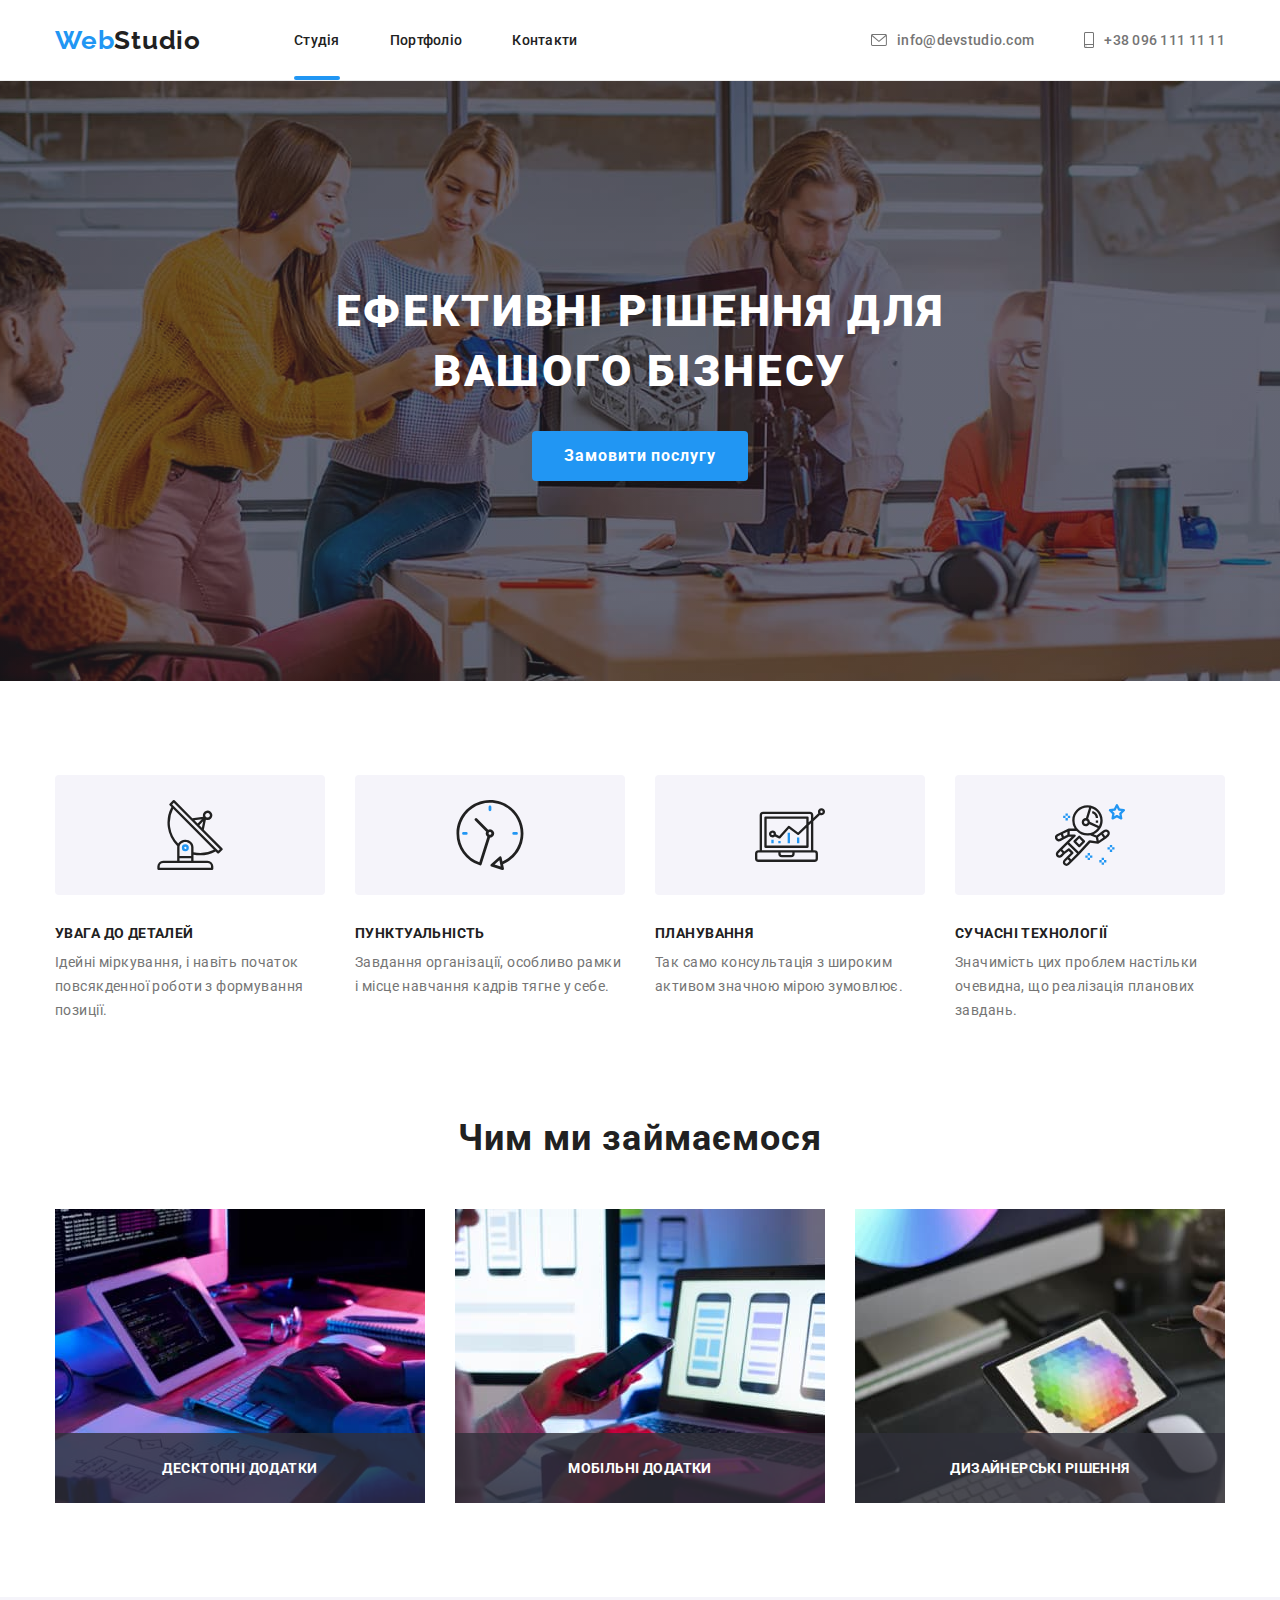
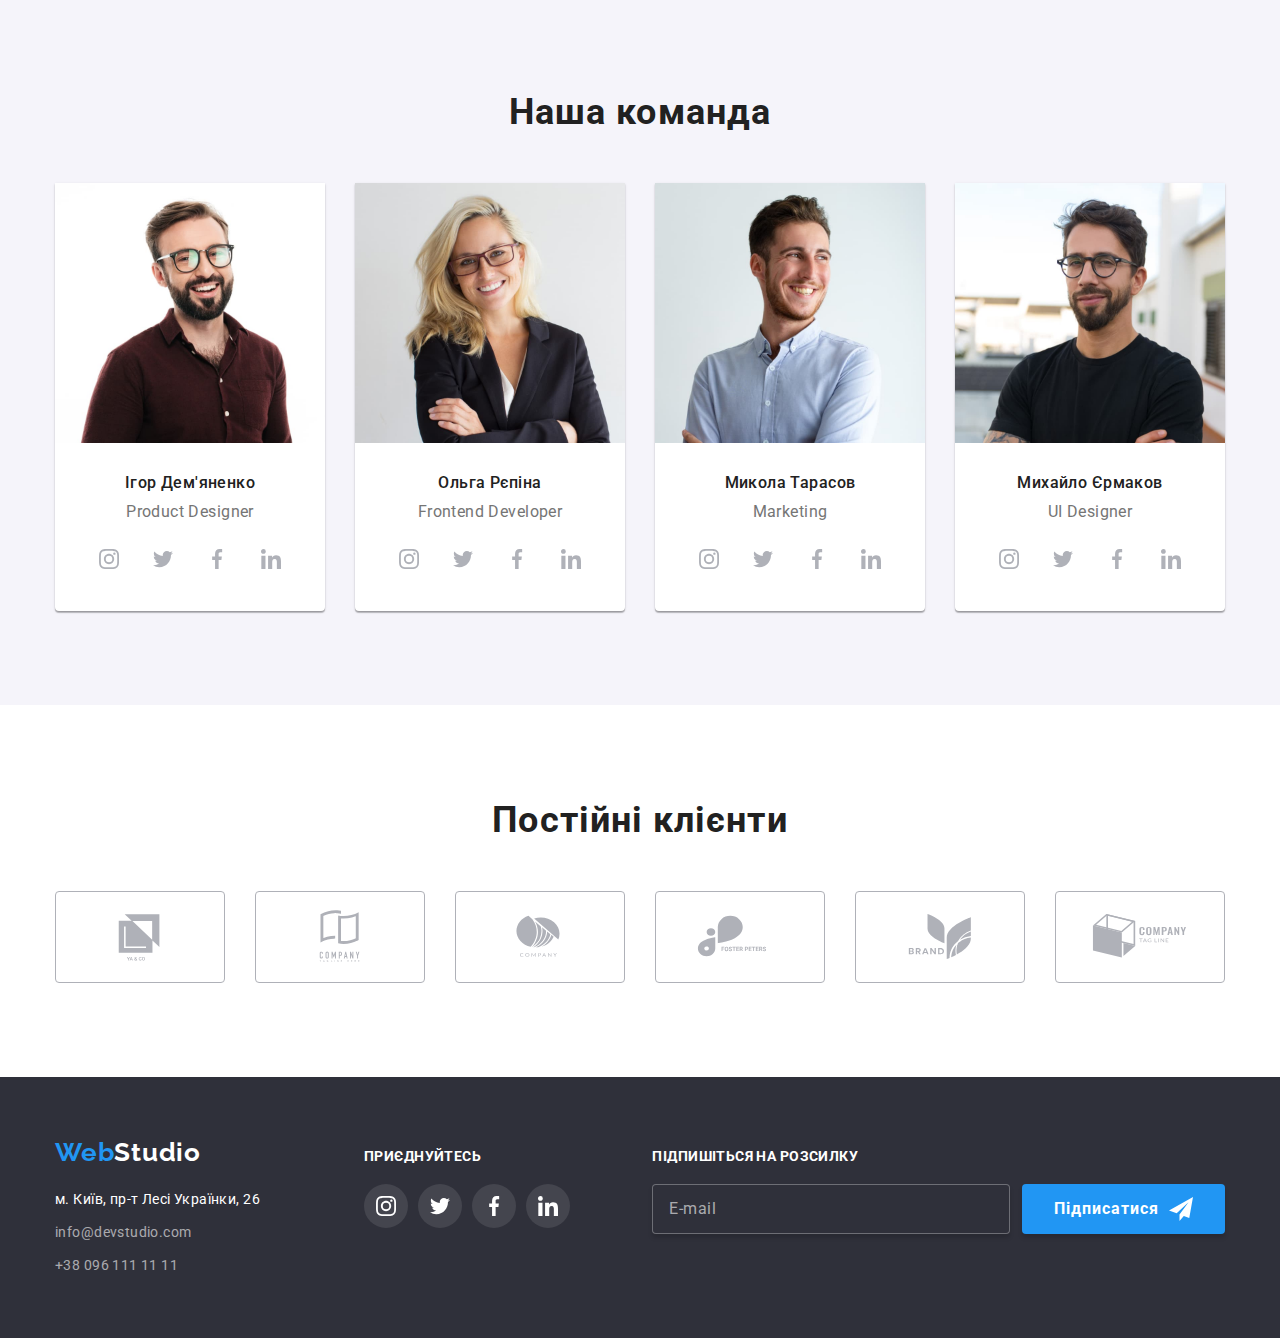
==== index.html @ dfc244ce "hw-07" ====
<!DOCTYPE html>
<html lang="uk">
<head>
    <meta charset="UTF-8">
    <meta http-equiv="X-UA-Compatible" content="IE=edge">
    <meta name="viewport" content="width=device-width, initial-scale=1.0">
    <title>Студія</title>
    <link rel="stylesheet" href="https://cdn.jsdelivr.net/npm/modern-normalize@1.1.0/modern-normalize.min.css">
    <link rel="preconnect" href="https://fonts.googleapis.com">
    <link rel="preconnect" href="https://fonts.gstatic.com" crossorigin>
    <link href="https://fonts.googleapis.com/css2?family=Raleway:wght@700&family=Roboto:wght@400;500;700;900&display=swap" rel="stylesheet">
    <link rel="stylesheet" href="./css/main.min.css">

</head>
<body>

    <!-- HEADER SECTION -->

    <header class="page-header">
        <div class="container page-header-container">
            <nav class="page-nav">
            
                <!-- logo -->
            
                <a href="./index.html" class="logo link"><span class="web-logo">Web</span>Studio</a>
            
                <!-- navigation menu list -->

                <ul class="menu list">
                    <li class="menu__item">
                        <a class="menu__link menu__link_current link" href="./index.html">Студія</a>
                    </li>
                    <li class="menu__item">
                        <a class="menu__link link" href="./portfolio.html">Портфоліо</a>
                    </li>
                    <li class="menu__item">
                        <a class="menu__link link"  href="#contacts">Контакти</a>
                    </li>
                </ul>
            </nav>

            <!-- navigation contact list -->

            <ul class="contacts list text">
                <li class="contacts__item">
                    <a class="contacts__link link" href="mailto:info@devstudio.com">
                        <svg aria-label="Конверт" class="icons-header" width="16px" height="12px">
                            <use href="./images/icons.svg#icon-envelope"></use>
                        </svg>
                        info@devstudio.com
                    </a>
                </li>
                <li class="contacts__item">
                    <a class="contacts__link link" href="tel:+380961111111">
                        <svg aria-label="Смартфон" class="icons-header" width="10px" height="16px">
                            <use href="./images/icons.svg#icon-smartphone"></use>
                        </svg>
                        +38 096 111 11 11
                    </a>
                </li>
            </ul>
        </div>
    </header>
    
    <!-- MAIN SECTION -->

    <main>
        
        <!-- hero section -->

        <section class="hero">
            <div class="container">
                <h1 class="hero-title">Ефективні рішення для вашого бізнесу</h1>
                <button type="button" class="button-studio" data-modal-open>Замовити послугу</button>
            </div>
        </section>

        <!-- our advantages section -->

        <section class="advanteges section">
            <div class="container">
                <h2 class="visually-hidden section-title">Наші переваги</h2>
                <ul class="advanteges-list list">
                    <li class="advanteges-list__items">
                        <div class="advanteges__block">
                            <svg class="advanteges__icon">
                                <use href="./images/icons.svg#icon-antenna"></use>
                            </svg>
                        </div>
                        <h3 class="advanteges__title">Увага до деталей</h3>
                        <p class="advanteges__text">Ідейні міркування, і навіть початок повсякденної роботи з формування позиції.</p>
                    </li>
                    <li class="advanteges-list__items">
                        <div class="advanteges__block">
                            <svg class="advanteges__icon">
                                <use href="./images/icons.svg#icon-clock"></use>
                            </svg>
                            </div>
                        <h3 class="advanteges__title">Пунктуальність</h3>
                        <p class="advanteges__text">Завдання організації, особливо рамки і місце навчання кадрів тягне у себе.</p>
                    </li>
                    <li class="advanteges-list__items">
                        <div class="advanteges__block">
                            <svg class="advanteges__icon">
                                <use href="./images/icons.svg#icon-diagram"></use>
                            </svg>
                            </div>
                        <h3 class="advanteges__title">Планування</h3>
                        <p class="advanteges__text">Так само консультація з широким активом значною мірою зумовлює.</p>
                    </li>
                    <li class="advanteges-list__items">
                        <div class="advanteges__block">
                            <svg class="advanteges__icon">
                                <use href="./images/icons.svg#icon-astronaut"></use>
                            </svg>
                            </div>
                        <h3 class="advanteges__title">Сучасні технології</h3>
                        <p class="advanteges__text">Значимість цих проблем настільки очевидна, що реалізація планових завдань.</p>
                    </li>
                </ul>
            </div>
        </section>

        <!-- "what do we do?" section -->

        <section class="services">
            <div class="container">
                <h2 class="section-title">Чим ми займаємося</h2>
                <ul class="section-list list">
                    <li>
                        <div class="services-block">
                            <img
                                src="./images/keyboard.jpg"
                                alt="Користувач набирає код на клавіатурі"
                                width="370">
                            <p class="services-block__overlay">Десктопні додатки</p>
                        </div>
                    </li>
                    <li>
                        <div class="services-block">
                            <img
                                src="./images/laptop.jpg"
                                alt="Користувач працює за ноутбуком"
                                width="370">
                            <p class="services-block__overlay">Мобільні додатки</p>
                        </div>
                    </li>
                    <li>
                        <div class="services-block">
                            <img
                                src="./images/tablet.jpg"
                                alt="Користувач працює на планшеті"
                                width="370">
                            <p class="services-block__overlay">Дизайнерські рішення</p>
                        </div>
                    </li>
                </ul>
            </div>
        </section>  
    
        <!-- our team section -->

        <section class="team section">
            <div class="container">
                <h2 class="section-title">Наша команда</h2>
                <ul class="section-list list">
                    <li class="team__card">
                        <img
                            src="./images/Product_Designer.jpg"
                            alt="Ігор Дем'яненко"
                            width="270">
                        <div class="team__info">
                            <h3 class="team__name">Ігор Дем'яненко</h3>
                            <p class="team__position">Product Designer</p>
                            <ul class="social-list list">
                                <li class="social-list-item">
                                    <a href="" class="social-list-link">
                                        <svg aria-label="Посилання на інстаграм" class="social-list-icon" width="20px" height="20px">
                                            <use href="./images/icons.svg#icon-instagram"></use>
                                        </svg>
                                    </a>
                                </li>
                                <li class="social-list-item">
                                    <a href="" class="social-list-link">
                                        <svg aria-label="Посилання на твітер" class="social-list-icon" width="20px" height="20px">
                                            <use href="./images/icons.svg#icon-twitter"></use>
                                        </svg>
                                    </a>
                                </li>
                                <li class="social-list-item">
                                    <a href="" class="social-list-link">
                                        <svg aria-label="Посилання на фейсбук" class="social-list-icon" width="20px" height="20px">
                                            <use href="./images/icons.svg#icon-facebook"></use>
                                        </svg>
                                    </a>
                                </li>
                                <li class="social-list-item">
                                    <a href="" class="social-list-link">
                                        <svg aria-label="Посилання на лінкедін" class="social-list-icon" width="20px" height="20px">
                                            <use href="./images/icons.svg#icon-linkedin"></use>
                                        </svg>
                                    </a>
                                </li>
                            </ul>
                        </div>
                    </li>

                    <li class="team__card">
                        <img 
                            src="./images/Frontend_Developer.jpg"
                            alt="Ольга Рєпіна"
                            width="270">
                        <div class="team__info">
                            <h3 class="team__name">Ольга Рєпіна</h3>
                            <p class="team__position">Frontend Developer</p>
                            <ul class="social-list list">
                                <li class="social-list-item">
                                    <a href="" class="social-list-link">
                                        <svg aria-label="Посилання на інстаграм" class="social-list-icon" width="20px" height="20px">
                                            <use href="./images/icons.svg#icon-instagram"></use>
                                        </svg>
                                    </a>
                                </li>
                                <li class="social-list-item">
                                    <a href="" class="social-list-link">
                                        <svg aria-label="Посилання на твітер" class="social-list-icon" width="20px" height="20px">
                                            <use href="./images/icons.svg#icon-twitter"></use>
                                        </svg>
                                    </a>
                                </li>
                                <li class="social-list-item">
                                    <a href="" class="social-list-link">
                                        <svg aria-label="Посилання на фейсбук" class="social-list-icon" width="20px" height="20px">
                                            <use href="./images/icons.svg#icon-facebook"></use>
                                        </svg>
                                    </a>
                                </li>
                                <li class="social-list-item">
                                    <a href="" class="social-list-link">
                                        <svg aria-label="Посилання на лінкедін" class="social-list-icon" width="20px" height="20px">
                                            <use href="./images/icons.svg#icon-linkedin"></use>
                                        </svg>
                                    </a>
                                </li>
                            </ul>
                        </div>
                    </li>

                    <li class="team__card">
                        <img
                            src="./images/Marketing.jpg"
                            alt="Микола Тарасов"
                            width="270">
                        <div class="team__info">
                            <h3 class="team__name">Микола Тарасов</h3>
                            <p class="team__position">Marketing</p>
                            <ul class="social-list list">
                                <li class="social-list-item">
                                    <a href="" class="social-list-link">
                                        <svg aria-label="Посилання на інстаграм" class="social-list-icon" width="20px" height="20px">
                                            <use href="./images/icons.svg#icon-instagram"></use>
                                        </svg>
                                    </a>
                                </li>
                                <li class="social-list-item">
                                    <a href="" class="social-list-link">
                                        <svg aria-label="Посилання на твітер" class="social-list-icon" width="20px" height="20px">
                                            <use href="./images/icons.svg#icon-twitter"></use>
                                        </svg>
                                    </a>
                                </li>
                                <li class="social-list-item">
                                    <a href="" class="social-list-link">
                                        <svg aria-label="Посилання на фейсбук" class="social-list-icon" width="20px" height="20px">
                                            <use href="./images/icons.svg#icon-facebook"></use>
                                        </svg>
                                    </a>
                                </li>
                                <li class="social-list-item">
                                    <a href="" class="social-list-link">
                                        <svg aria-label="Посилання на лінкедін" class="social-list-icon" width="20px" height="20px">
                                            <use href="./images/icons.svg#icon-linkedin"></use>
                                        </svg>
                                    </a>
                                </li>
                            </ul>
                        </div>
                    </li>

                    <li class="team__card">
                        <img src="./images/UI_Designer.jpg"
                            alt="Михайло Єрмаков"
                            width="270">
                        <div class="team__info">
                            <h3 class="team__name">Михайло Єрмаков</h3>
                            <p class="team__position">UI Designer</p>
                            <ul class="social-list list">
                                <li class="social-list-item">
                                    <a href="" class="social-list-link">
                                        <svg aria-label="Посилання на інстаграм" class="social-list-icon" width="20px" height="20px">
                                            <use href="./images/icons.svg#icon-instagram"></use>
                                        </svg>
                                    </a>
                                </li>
                                <li class="social-list-item">
                                    <a href="" class="social-list-link">
                                        <svg aria-label="Посилання на твітер" class="social-list-icon" width="20px" height="20px">
                                            <use href="./images/icons.svg#icon-twitter"></use>
                                        </svg>
                                    </a>
                                </li>
                                <li class="social-list-item">
                                    <a href="" class="social-list-link">
                                        <svg aria-label="Посилання на фейсбук" class="social-list-icon" width="20px" height="20px">
                                            <use href="./images/icons.svg#icon-facebook"></use>
                                        </svg>
                                    </a>
                                </li>
                                <li class="social-list-item">
                                    <a href="" class="social-list-link">
                                        <svg aria-label="Посилання на лінкедін" class="social-list-icon" width="20px" height="20px">
                                            <use href="./images/icons.svg#icon-linkedin"></use>
                                        </svg>
                                    </a>
                                </li>
                            </ul>
                        </div>
                    </li>
                </ul>
            </div>
        </section>

        <section class="section-clients section">
            <div class="container">
                <h2 class="section-title">Постійні клієнти</h2>
                    <ul class="client-list list">
                        <li class="client-item">
                            <a href="" class="client-link">
                                <svg aria-label="Посилання на постійного клієнта" class="client-icon" width="106px" height="60px">
                                    <use href="./images/icons.svg#icon-logo-1"></use>
                                </svg>
                            </a>
                        </li>
                        <li class="client-item">
                            <a href="" class="client-link">
                                <svg aria-label="Посилання на постійного клієнта" class="client-icon" width="106px" height="60px">
                                    <use href="./images/icons.svg#icon-logo-2"></use>
                                </svg>
                            </a>
                        </li>
                        <li class="client-item">
                            <a href="" class="client-link">
                                <svg aria-label="Посилання на постійного клієнта" class="client-icon" width="106px" height="60px">
                                    <use href="./images/icons.svg#icon-logo-3"></use>
                                </svg>
                            </a>
                        </li>
                        <li class="client-item">
                            <a href="" class="client-link">
                                <svg aria-label="Посилання на постійного клієнта" class="client-icon" width="106px" height="60px">
                                    <use href="./images/icons.svg#icon-logo-4"></use>
                                </svg>
                            </a>
                        </li>
                        <li class="client-item">
                            <a href="" class="client-link">
                                <svg aria-label="Посилання на постійного клієнта" class="client-icon" width="106px" height="60px">
                                    <use href="./images/icons.svg#icon-logo-5"></use>
                                </svg>
                            </a>
                        </li>
                        <li class="client-item">
                            <a href="" class="client-link">
                                <svg aria-label="Посилання на постійного клієнта" class="client-icon" width="106px" height="60px">
                                    <use href="./images/icons.svg#icon-logo-6"></use>
                                </svg>
                            </a>
                        </li>
                    </ul>
            </div>
        </section>
    </main>

    <!-- FOOTER SECTION -->

    <footer class="page-footer text">
        
        <div class="container footer-flex">
        
            <div class="footer-logo">
                    <a href="./index.html" class="logo link"><span class="web-logo">Web</span>Studio</a>

                    <address id="contacts" class="contacts-footer">
                        <ul class="contacts-footer__list list text">
                            <li class="contacts-footer__item">
                                <a class="contacts-footer__link link address" href="https://goo.gl/maps/CPtrU1FHBa2aNyZL9" target="_blank" >м. Київ, пр-т Лесі Українки, 26</a>
                            </li>
                            <li class="contacts-footer__item">
                                <a class="contacts-footer__link link mail" href="mailto:info@devstudio.com">info@devstudio.com</a>
                            </li>
                            <li class="contacts-footer__item">
                                <a class="contacts-footer__link link phone" href="tel:+380961111111">+38 096 111 11 11</a>
                            </li>
                        </ul>
                    </address>
            </div>

            <div class="footer-social-block"> 
                <p class="social-link__title">ПРИЄДНУЙТЕСЬ</p>
                <ul class="footer-social__list list">
                    <li class="footer-contact__item">
                        <a href="" class="footer-contact__link">
                            <svg aria-label="Посилання на інстаграм" class="footer-contact__icon" width="20px" height="20px">
                                <use href="./images/icons.svg#icon-instagram"></use>
                            </svg>
                        </a>
                    </li>
                    <li class="footer-contact__item">
                        <a href="" class="footer-contact__link">
                            <svg ari-label="Посилання на твітер" class="footer-contact__icon" width="20px" height="20px">
                                    <use href="./images/icons.svg#icon-twitter"></use>
                                </svg>
                        </a>
                    </li>
                    <li class="footer-contact__item">
                        <a href="" class="footer-contact__link">
                            <svg aria-label="Посилання на фейсбук" class="footer-contact__icon" width="20px" height="20px">
                                <use href="./images/icons.svg#icon-facebook"></use>
                            </svg>
                        </a>
                    </li>
                    <li class="footer-contact__item">
                        <a href="" class="footer-contact__link">
                            <svg aria-label="Посилання на лінкедін" class="footer-contact__icon" width="20px" height="20px">
                                <use href="./images/icons.svg#icon-linkedin"></use>
                            </svg>
                        </a>
                    </li>
                </ul>
            </div>

            <div class="footer-subscribe-block">
                <p class="subscribe__title">Підпишіться на розсилку</p>

                <form class="footer-form">
                    <label class="subscribe-field">
                        <input 
                            type="email"
                            placeholder="E-mail"
                            class="subscribe-form" 
                            name="user-email" required
                        />
                    </label>
                    <button type="submit" class="subscribe-button button">
                        Підписатися
                        <svg aria-label="Лист-літак для підписки" class="subscribe-letter-icon" width="24px" height="24px">
                            <use href="./images/icons.svg#icon-letter-plane"></use>
                        </svg>
                    </button>
                </form>

            </div>
        </div>
    </footer>

    <!-- MODAL SECTION -->

    <div class="backdrop is-hidden" data-modal>
        <div class="modal">
            <button type="button" class="modal-close-button" data-modal-close>
                <svg aria-label="Кнопка зкриття модільного вікна" class="close-icon" width="18px" height="18px">
                    <use href="./images/icons.svg#icon-modal-close"></use>
                </svg>
            </button>

            <p class="modal-form-title">Залиште свої дані, ми вам передзвонимо</p>

            <form class="modal-form">
                <label class="modal-form-field">
                    <span class="modal-form-name">Імʼя</span> 
                    <span class="modal-form-icon">
                    <input 
                        type="text" class="modal-form-input" required 
                        pattern="[a-zA-Zа-яА-ЯїЇіІ]+"
                        name="user-name"
                    />
                    <svg aria-label="Іконка користувача" class="modal-name-icon" width="18px" height="18px">
                        <use href="./images/icons.svg#icon-person"></use>
                    </svg>
                    </span>
                </label>

                <label class="modal-form-field">
                    <span class="modal-form-name">Телефон</span> 
                    <span class="modal-form-icon">
                    <input 
                        type="tel" class="modal-form-input" required 
                        pattern="[0-9]{3}-[0-9]{3}-[0-9]{2}-[0-9]{2}" 
                        title="XXX-XXX-XX-XX"
                        name="user-phone"
                    />
                    <svg aria-label="Іконка телефону" class="modal-name-icon" width="18px" height="18px">
                        <use href="./images/icons.svg#icon-phone"></use>
                    </svg>
                    </span>
                </label>

                <label class="modal-form-field">
                    <span class="modal-form-name">Пошта</span> 
                    <span class="modal-form-icon">
                    <input 
                        type="email" class="modal-form-input" required
                        name="user-email"
                    />
                    <svg aria-label="Іконка поштового листа" class="modal-name-icon" width="18px" height="18px">
                        <use href="./images/icons.svg#icon-letter-mail"></use>
                    </svg>
                    </span>
                </label>

                <label class="modal-comment-field">
                    <span class="modal-form-name">Коментар</span> 
                    <textarea 
                        name="user-comment" 
                        class="modal-form-comment" 
                        placeholder="Введіть текст"
                    ></textarea>
                </label>

                <label class="modal-form-check-field">
                    <input 
                        type="checkbox" 
                        name="user-check" 
                        class="modal-form-check visually-hidden" required
                    />

                    <svg aria-label="Галочка" class="modal-active-checkbox" width="16px" height="15px">
                        <use class="modal-active-icon" href="./images/icons.svg#icon-active-check"></use>
                    </svg>

                    <span class="modal-rules-text">Погоджуюся з розсилкою та приймаю&nbsp;<a href="" class="modal-rules-link">Умови договору</a></span>
                </label>

                <button type="submit" class="modal-form-button button">Відправити</button>
            </form>


        </div>
    </div>

    <script src="./js/modal.js"></script>

</body>
</html>
---- css/main.min.css ----
:root{--primary-font: "Roboto", sans-serif;--secondary-font: "Raleway", sans-serif;--primary-title-color: #212121;--primary-text-color: #757575;--accent-color: #2196F3;--accent-second-color: #188CE8;--primary-bgc-color: #fff;--primary-body-color: #000;--section-bcg-color: #2F303A;--portfolio-btn-grey-color: #F5F4FA;--footer-contacts-color: rgba(255, 255, 255, 0.6);--footer-elipse-color: rgba(255, 255, 255, 0.1);--primary-border: 1px solid #ECECEC;--fill-social-icon: #AFB1B8;--hero-bgc:#C4C4C4}.visually-hidden{position:absolute;white-space:nowrap;width:1px;height:1px;overflow:hidden;border:0;padding:0;clip:rect(0 0 0 0);clip-path:inset(50%);margin:-1px}h1,h2,h3,h4,h5,h6,p{margin-top:0;margin-bottom:0}ul{margin-top:0;margin-bottom:0;padding-left:0}*{box-sizing:border-box}.list{list-style:none;padding-left:0}.link{text-decoration:none}body{color:var(--primary-body-color);background-color:var(--primary-bgc-color);font-family:var(--primary-font);font-size:14px;letter-spacing:.03em}img{display:block;max-width:100%;height:auto}button{display:block;margin:0 auto;font-family:inherit;cursor:pointer;border:none;border-radius:4px}.section{padding-top:94px;padding-bottom:94px}.section-title{font-size:36px;font-weight:700;line-height:1.1666666667;color:var(--primary-title-color);text-align:center;margin-bottom:50px;letter-spacing:.03em}.section-list{display:flex;column-gap:30px}.container{width:1200px;margin:0 auto;padding:0 15px}.modal{position:absolute;top:50%;left:50%;padding:40px;transform:translate(-50%, -50%);width:528px;height:581px;background:var(--primary-bgc-color);box-shadow:0px 1px 3px rgba(0,0,0,.12),0px 1px 1px rgba(0,0,0,.14),0px 2px 1px rgba(0,0,0,.2);border-radius:4px}.modal-form-button{font-size:16px;font-weight:700;line-height:1.875;background-color:var(--accent-color);color:var(--primary-bgc-color);align-items:center;text-align:center;letter-spacing:.06em;padding:10px 52px;box-shadow:0px 4px 4px rgba(0,0,0,.15);border-radius:4px;transition-property:background-color,color;transition-duration:250ms;transition-timing-function:cubic-bezier(0.4, 0, 0.2, 1)}.modal-form-button:hover,.modal-form-button:focus,.modal-form-button:active{background-color:var(--accent-second-color);color:var(--primary-bgc-color)}.modal-close-button{display:flex;align-items:center;justify-content:center;border-radius:50%;position:absolute;top:8px;right:8px;width:30px;height:30px;background-color:var(--primary-bgc-color);border:1px solid rgba(0,0,0,.1);padding:0}.close-icon{transition-property:fill;transition-duration:250ms;transition-timing-function:cubic-bezier(0.4, 0, 0.2, 1)}.close-icon:hover,.close-icon:focus{fill:var(--accent-color)}.modal-form{display:flex;flex-direction:column}.modal-form-title{font-size:20px;font-weight:700;line-height:1.15;text-align:center;letter-spacing:.03em;color:var(--primary-title-color);margin-bottom:12px}.modal-form-input{width:100%;height:40px;border:1px solid rgba(33,33,33,.2);border-radius:4px;padding-left:42px;transition-property:border-color;transition-duration:250ms;transition-timing-function:cubic-bezier(0.4, 0, 0.2, 1)}.modal-form-input:focus{outline:none;border-color:var(--accent-color)}.modal-form-field{margin-bottom:10px}.modal-comment-field{margin-bottom:20px}.modal-form-comment{padding:12px 16px;width:100%;height:120px;border:1px solid rgba(33,33,33,.2);border-radius:4px;transition-property:border-color;transition-duration:250ms;transition-timing-function:cubic-bezier(0.4, 0, 0.2, 1);resize:none}.modal-form-comment::placeholder{font-size:12px;font-weight:400;line-height:1.1666666667;letter-spacing:.01em;color:rgba(117,117,117,.5)}.modal-form-comment:focus{outline:none;border-color:var(--accent-color)}.modal-form-name{font-size:12px;font-weight:400;line-height:1.1666666667;display:block;margin-bottom:4px;letter-spacing:.01em;color:var(--primary-text-color)}.modal-name-icon{position:absolute;top:50%;left:12px;transform:translateY(-50%);color:var(--primary-title-color);transition-duration:250ms;transition-timing-function:cubic-bezier(0.4, 0, 0.2, 1)}.modal-form-input:focus+.modal-name-icon{fill:var(--accent-color)}.modal-form-check-field{display:flex;align-items:center;margin-bottom:30px;justify-content:center}.modal-form-icon{display:block;position:relative;transition-property:fill;transition-duration:250ms;transition-timing-function:cubic-bezier(0.4, 0, 0.2, 1)}.modal-active-checkbox{border:2px solid var(--primary-title-color);border-radius:3px;cursor:pointer;fill:rgba(0,0,0,0);margin-right:7px}.modal-form-check:focus+.modal-active-checkbox{box-shadow:0 0 0 1px var(--primary-body-color);transition-duration:250ms;transition-timing-function:cubic-bezier(0.4, 0, 0.2, 1)}.modal-form-check:checked+.modal-active-checkbox .modal-active-icon{display:block}.modal-form-check:checked+.modal-active-checkbox{border:none}.modal-active-icon{display:none}.modal-rules-link{color:var(--accent-color)}.modal-rules-text{font-size:14px;font-weight:400;line-height:1.7142857143;letter-spacing:.03em;color:var(--primary-text-color)}.logo{font-size:26px;font-weight:700;line-height:1.1923076923;font-family:var(--secondary-font);letter-spacing:.03em;margin-right:93px}.web-logo{color:var(--accent-color)}.footer-logo{margin-right:70px}.backdrop{position:fixed;top:0;left:0;z-index:100;width:100%;height:100%;background-color:rgba(0,0,0,.2);transition-property:opacity,visibility;transition-duration:250ms;transition-timing-function:cubic-bezier(0.4, 0, 0.2, 1)}.backdrop.is-hidden{opacity:0;visibility:hidden;pointer-events:none}.subscribe__title{font-size:14px;font-weight:700;line-height:1.1428571429;letter-spacing:.03em;text-transform:uppercase;margin-bottom:20px}.footer-form{display:flex;align-items:center;justify-content:center;gap:12px}.subscribe-form{width:358px;height:50px;padding-left:16px;color:var(--footer-contacts-color);background-color:var(--section-bcg-color);border:1px solid rgba(255,255,255,.3);border-radius:4px;box-shadow:0px 4px 4px 0px rgba(0,0,0,.15);transition-property:border-color;transition-duration:250ms;transition-timing-function:cubic-bezier(0.4, 0, 0.2, 1)}.subscribe-form::placeholder{font-weight:400;font-size:16px;line-height:20px;letter-spacing:.03em;color:var(--footer-contacts-color)}.subscribe-form:focus{outline:none;border-color:var(--accent-color)}.subscribe-button{font-size:16px;font-weight:700;line-height:1.875;display:flex;align-items:center;justify-content:center;gap:10px;background-color:var(--accent-color);color:var(--primary-bgc-color);align-items:center;text-align:center;letter-spacing:.06em;padding:10px 32px;box-shadow:0px 4px 4px rgba(0,0,0,.15);border-radius:4px;transition-property:background-color,color;transition-duration:250ms;transition-timing-function:cubic-bezier(0.4, 0, 0.2, 1)}.subscribe-button:hover,.subscribe-button:focus,.subscribe-button:active{background-color:var(--accent-second-color);color:var(--primary-bgc-color)}.page-header{border-bottom:var(--primary-border)}.page-header-container{display:flex;align-items:center}.page-nav{display:flex;align-items:center}.page-nav .link{color:var(--primary-title-color)}.menu{display:flex;column-gap:50px}.menu .link.current{color:var(--accent-color);height:100%}.menu .link:hover,.menu .link:focus{color:var(--accent-color)}.menu__item{padding-top:32px;padding-bottom:32px}.contacts{display:flex;column-gap:50px;margin-left:auto}.menu__link_current::after{content:"";position:absolute;display:block;width:100%;height:4px;background-color:var(--accent-color);border-radius:2px;bottom:0}.menu__link{font-size:14px;font-weight:500;line-height:1.1428571429;position:relative;font-family:var(--primary-font);letter-spacing:.02em;transition-property:color;transition-duration:250ms;transition-timing-function:cubic-bezier(0.4, 0, 0.2, 1);padding:32px 0}.contacts__link{font-size:14px;font-weight:500;line-height:1.1428571429;color:var(--primary-text-color);font-family:var(--primary-font);letter-spacing:.02em;display:flex;align-items:center;fill:currentColor;padding:1px 0px;transition-property:color;transition-duration:250ms;transition-timing-function:cubic-bezier(0.4, 0, 0.2, 1)}.contacts__link:hover,.contacts__link:focus{color:var(--accent-color)}.icons-header{margin-right:10px}.hero{background-color:var(--hero-bgc);padding-top:200px;padding-bottom:200px;background-image:linear-gradient(rgba(47, 48, 58, 0.4), rgba(47, 48, 58, 0.4)),url(../images/background-image-hero.jpg);background-size:cover;max-width:1600px;height:600px;margin:0 auto;background-position:center}.hero-title{font-size:44px;font-weight:900;line-height:1.3636363636;color:var(--primary-bgc-color);text-align:center;letter-spacing:.06em;text-transform:uppercase;margin-bottom:30px;width:696px;margin-left:auto;margin-right:auto}.button-studio{font-size:16px;font-weight:700;line-height:1.875;background-color:var(--accent-color);color:var(--primary-bgc-color);align-items:center;text-align:center;letter-spacing:.06em;padding:10px 32px;transition-property:background-color,color;transition-duration:250ms;transition-timing-function:cubic-bezier(0.4, 0, 0.2, 1)}.button-studio:hover,.button-studio:focus,.button-studio:active{background-color:var(--accent-second-color);color:var(--primary-bgc-color)}.advanteges__block{display:flex;justify-content:center;align-items:center;height:120px;width:100%;background-color:var(--portfolio-btn-grey-color);border-radius:4px;margin-bottom:30px}.advanteges-list{display:flex}.advanteges-list .advanteges__title{font-size:14px;font-weight:700;line-height:1.1428571429;column-gap:30px;color:var(--primary-title-color);text-transform:uppercase;margin-bottom:10px}.advanteges-list .advanteges__text{color:var(--primary-text-color);line-height:1.71}.advanteges-list__items{flex-basis:calc((100% - 90px)/4)}.advanteges-list__items:not(:last-child){margin-right:30px}.advanteges__icon{width:70px;height:70px}.team{background-color:var(--portfolio-btn-grey-color)}.team__card{background-color:var(--primary-bgc-color);box-shadow:0px 1px 3px rgba(0,0,0,.12),0px 1px 1px rgba(0,0,0,.14),0px 2px 1px rgba(0,0,0,.2);border-radius:0px 0px 4px 4px}.team__name{font-size:16px;font-weight:500;line-height:1.1875;color:var(--primary-title-color);text-align:center;margin-bottom:10px}.team__position{font-size:16px;font-weight:400;line-height:1.1875;color:var(--primary-text-color);text-align:center;margin-bottom:16px}.team__info{padding-top:30px;padding-bottom:30px}.social-list-icon{fill:currentColor}.social-list{display:flex;justify-content:center;align-items:center;column-gap:10px}.social-list-link{display:flex;justify-content:center;align-items:center;width:44px;height:44px;border-radius:50%;color:var(--fill-social-icon);transition-property:background-color,color;transition-duration:250ms;transition-timing-function:cubic-bezier(0.4, 0, 0.2, 1)}.social-list-link:hover,.social-list-link:focus{background-color:var(--accent-color);color:var(--primary-bgc-color)}.client-list{display:flex;justify-content:center;align-items:center;column-gap:30px}.client-link{display:flex;justify-content:center;align-items:center;border:1px solid currentColor;width:170px;height:92px;border-radius:4px;color:var(--fill-social-icon);transition-property:color;transition-duration:250ms;transition-timing-function:cubic-bezier(0.4, 0, 0.2, 1)}.client-link:hover,.client-link:focus{color:var(--accent-color)}.client-icon{fill:currentColor}.page-footer{padding-top:60px;padding-bottom:60px}.page-footer,.page-footer .link{background-color:var(--section-bcg-color);color:var(--primary-bgc-color);font-style:normal;flex-direction:column;transition-property:color;transition-duration:250ms;transition-timing-function:cubic-bezier(0.4, 0, 0.2, 1)}.page-footer .contacts-footer__link.mail,.page-footer .contacts-footer__link.phone,.page-footer .link .contacts-footer__link.mail,.page-footer .link .contacts-footer__link.phone{color:var(--footer-contacts-color)}.contacts-footer__list .link:hover,.contacts-footer__list .link:focus{color:var(--accent-color)}.contacts-footer__item{font-family:var(--primary-font);font-size:14px;line-height:1.71}.contacts-footer__item:not(:last-child){margin-bottom:9px}.contacts-footer{margin-top:20px}.footer-social__list{display:flex;column-gap:10px}.footer-contact__link{display:flex;justify-content:center;align-items:center;width:44px;height:44px;border-radius:50%;background-color:var(--footer-elipse-color);color:var(--primary-bgc-color);transition-property:background-color;transition-duration:250ms;transition-timing-function:cubic-bezier(0.4, 0, 0.2, 1)}.footer-contact__link:hover,.footer-contact__link:focus{background-color:var(--accent-color)}.footer-contact__icon{fill:currentColor}.footer-flex{display:flex;align-items:baseline}.footer-social-block{margin-right:auto}.social-link__title{font-size:14px;font-weight:700;line-height:1.1428571429;margin-bottom:20px}.portfolio-list{display:flex;flex-wrap:wrap;gap:30px}.portfolio-list .title-portfolio{font-size:18px;font-weight:700;line-height:2;color:var(--primary-title-color);letter-spacing:.06em;margin-bottom:4px}.portfolio-list .text-portfolio{color:var(--primary-text-color);font-size:16px;line-height:1.87}.portfolio-info{padding:20px 24px;border:var(--primary-border);border-top:2 solid rgba(0,0,0,0)}.portfolio-card-link{display:block}.portfolio-card-link:hover,.portfolio-card-link:focus{box-shadow:0px 1px 1px rgba(0,0,0,.12),0px 4px 4px rgba(0,0,0,.06),1px 4px 6px rgba(0,0,0,.16)}.portfolio-card-link:hover .overlay,.portfolio-card-link:focus .overlay{transform:translate(0%)}.portfolio-card-link:hover .portfolio-overlay,.portfolio-card-link:focus .portfolio-overlay{box-shadow:0px 4px 4px rgba(0,0,0,.25)}.portfolio-overlay{position:relative;overflow:hidden}.overlay{font-size:18px;font-weight:400;line-height:1.5555555556;position:absolute;left:0;top:0;width:100%;height:100%;background-color:rgba(33,150,243,.9);color:var(--primary-bgc-color);letter-spacing:.03em;padding:63px 24px;overflow:auto;transform:translateY(100%);transition-property:transform,box-shadow;transition-duration:250ms;transition-timing-function:cubic-bezier(0.4, 0, 0.2, 1)}.button-portfolio{font-size:16px;font-weight:500;line-height:1.625;background-color:var(--portfolio-btn-grey-color);color:var(--primary-title-color);text-align:center;letter-spacing:.03em;padding:6px 22px;transition-property:color,background-color,box-shadow;transition-duration:250ms;transition-timing-function:cubic-bezier(0.4, 0, 0.2, 1)}.button-portfolio:hover,.button-portfolio:focus{color:var(--primary-bgc-color);background-color:var(--accent-second-color);box-shadow:0px 3px 1px rgba(0,0,0,.1),0px 1px 2px rgba(0,0,0,.08),0px 2px 2px rgba(0,0,0,.12)}.filter-button{display:flex;justify-content:center;margin-bottom:50px}.button-item{margin-right:8px}.button-item:last-child{margin-right:0}.services{padding-bottom:94px}.services-block{position:relative}.services-block__overlay{font-size:14px;font-weight:700;line-height:1.1428571429;display:flex;align-items:center;justify-content:center;position:absolute;bottom:0;width:100%;height:70px;text-transform:uppercase;color:var(--primary-bgc-color);background-color:rgba(47,48,58,.8)}/*# sourceMappingURL=main.min.css.map */
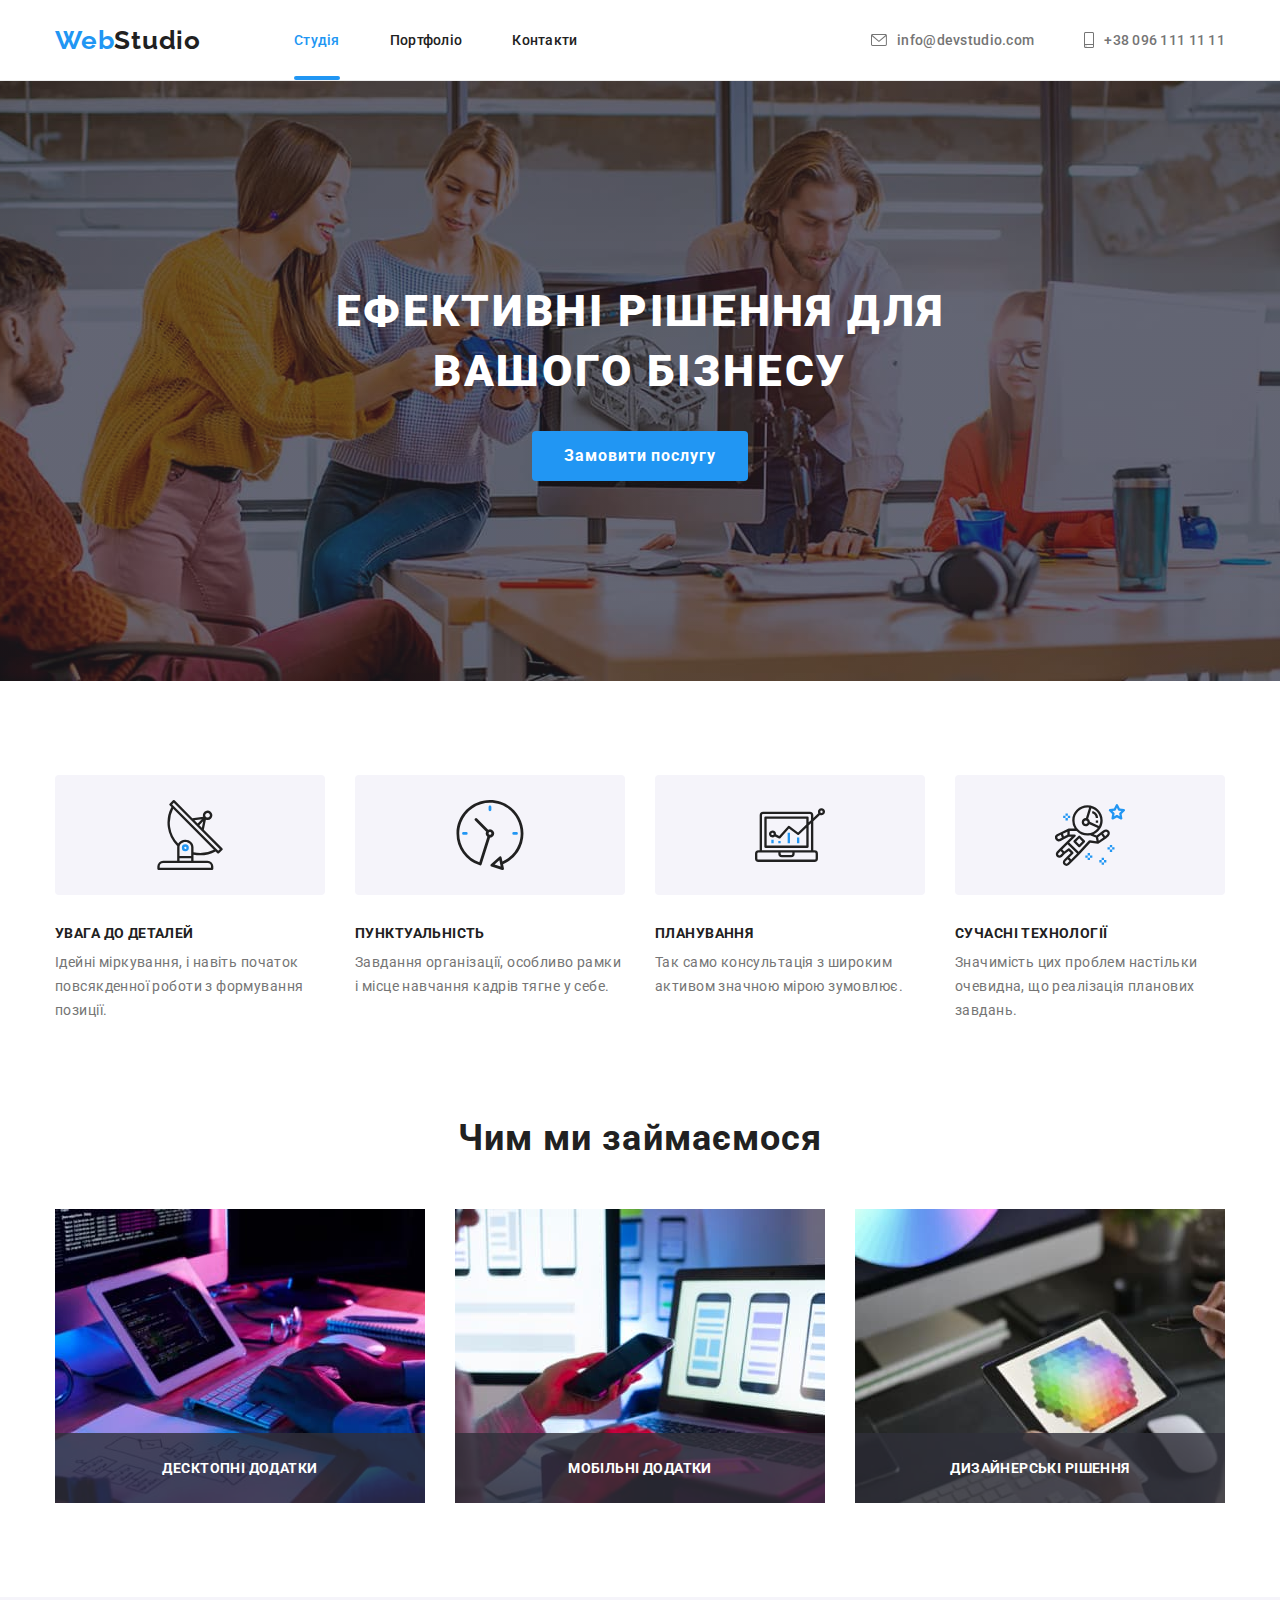
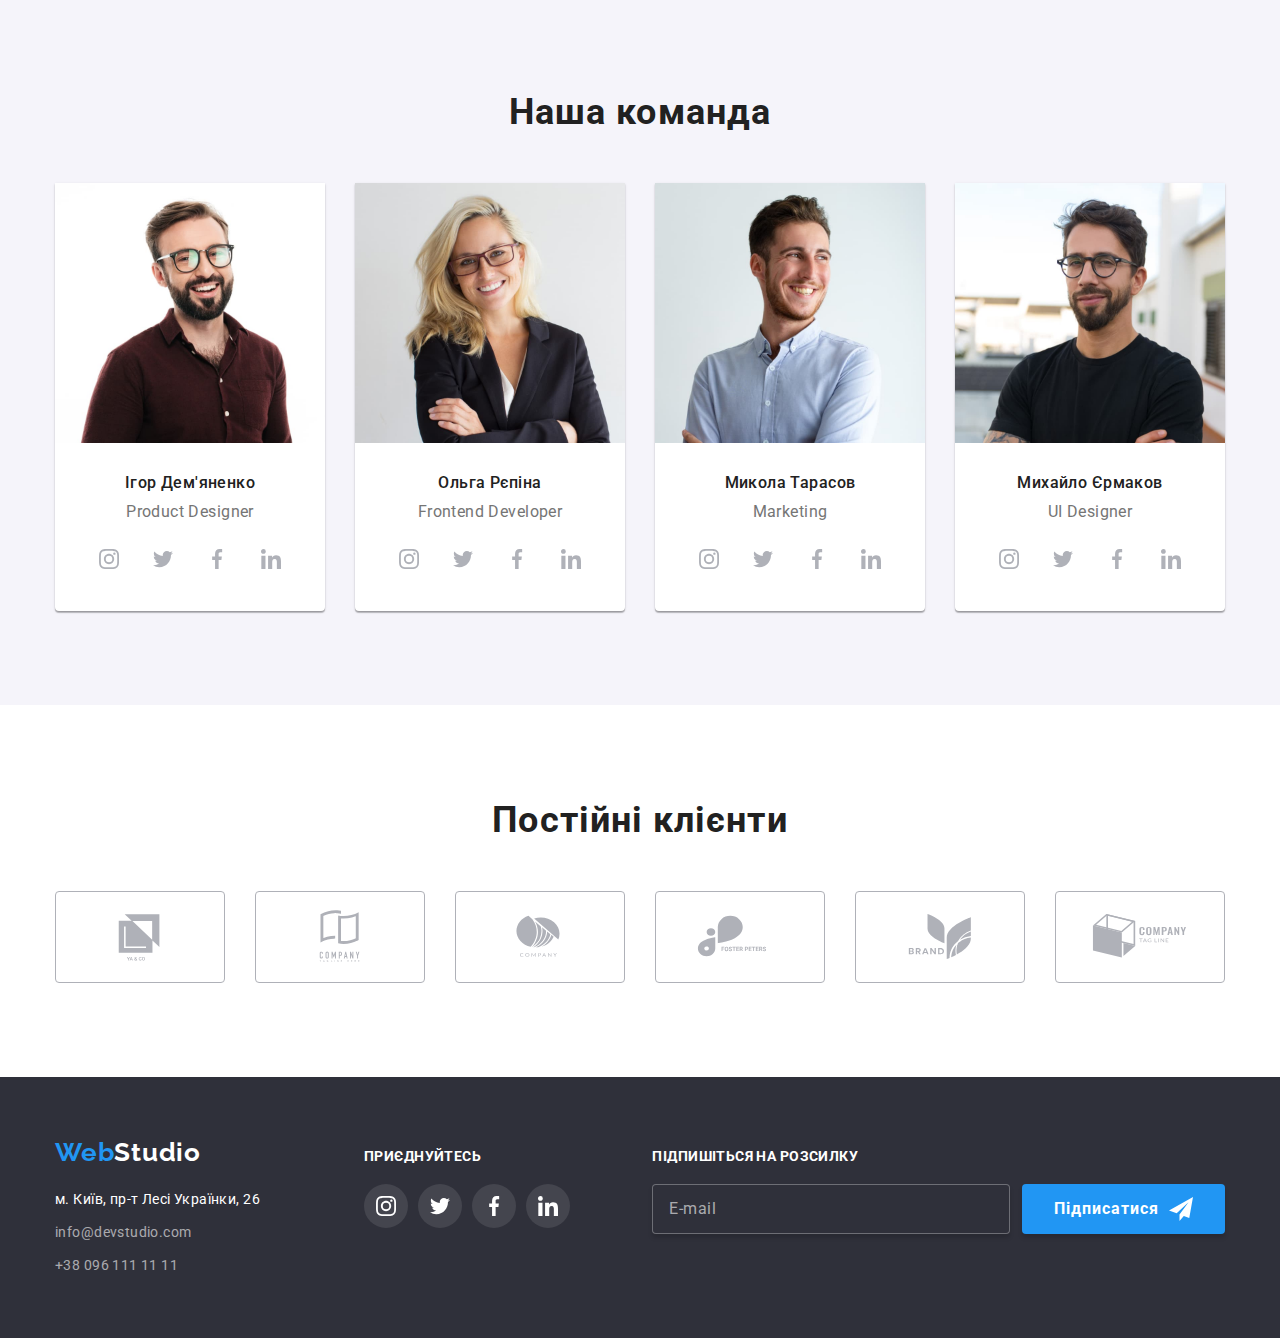
==== commit 22982d2e: "hw-07 1.1" ====
--- a/index.html
+++ b/index.html
@@ -174,29 +174,29 @@
                             <p class="team__position">Product Designer</p>
                             <ul class="social-list list">
                                 <li class="social-list-item">
-                                    <a href="" class="social-list-link">
-                                        <svg aria-label="Посилання на інстаграм" class="social-list-icon" width="20px" height="20px">
+                                    <a href="" class="social-list__link">
+                                        <svg aria-label="Посилання на інстаграм" class="social-list__icon" width="20px" height="20px">
                                             <use href="./images/icons.svg#icon-instagram"></use>
                                         </svg>
                                     </a>
                                 </li>
                                 <li class="social-list-item">
-                                    <a href="" class="social-list-link">
-                                        <svg aria-label="Посилання на твітер" class="social-list-icon" width="20px" height="20px">
+                                    <a href="" class="social-list__link">
+                                        <svg aria-label="Посилання на твітер" class="social-list__icon" width="20px" height="20px">
                                             <use href="./images/icons.svg#icon-twitter"></use>
                                         </svg>
                                     </a>
                                 </li>
                                 <li class="social-list-item">
-                                    <a href="" class="social-list-link">
-                                        <svg aria-label="Посилання на фейсбук" class="social-list-icon" width="20px" height="20px">
+                                    <a href="" class="social-list__link">
+                                        <svg aria-label="Посилання на фейсбук" class="social-list__icon" width="20px" height="20px">
                                             <use href="./images/icons.svg#icon-facebook"></use>
                                         </svg>
                                     </a>
                                 </li>
                                 <li class="social-list-item">
-                                    <a href="" class="social-list-link">
-                                        <svg aria-label="Посилання на лінкедін" class="social-list-icon" width="20px" height="20px">
+                                    <a href="" class="social-list__link">
+                                        <svg aria-label="Посилання на лінкедін" class="social-list__icon" width="20px" height="20px">
                                             <use href="./images/icons.svg#icon-linkedin"></use>
                                         </svg>
                                     </a>
@@ -215,29 +215,29 @@
                             <p class="team__position">Frontend Developer</p>
                             <ul class="social-list list">
                                 <li class="social-list-item">
-                                    <a href="" class="social-list-link">
-                                        <svg aria-label="Посилання на інстаграм" class="social-list-icon" width="20px" height="20px">
+                                    <a href="" class="social-list__link">
+                                        <svg aria-label="Посилання на інстаграм" class="social-list__icon" width="20px" height="20px">
                                             <use href="./images/icons.svg#icon-instagram"></use>
                                         </svg>
                                     </a>
                                 </li>
                                 <li class="social-list-item">
-                                    <a href="" class="social-list-link">
-                                        <svg aria-label="Посилання на твітер" class="social-list-icon" width="20px" height="20px">
+                                    <a href="" class="social-list__link">
+                                        <svg aria-label="Посилання на твітер" class="social-list__icon" width="20px" height="20px">
                                             <use href="./images/icons.svg#icon-twitter"></use>
                                         </svg>
                                     </a>
                                 </li>
                                 <li class="social-list-item">
-                                    <a href="" class="social-list-link">
-                                        <svg aria-label="Посилання на фейсбук" class="social-list-icon" width="20px" height="20px">
+                                    <a href="" class="social-list__link">
+                                        <svg aria-label="Посилання на фейсбук" class="social-list__icon" width="20px" height="20px">
                                             <use href="./images/icons.svg#icon-facebook"></use>
                                         </svg>
                                     </a>
                                 </li>
                                 <li class="social-list-item">
-                                    <a href="" class="social-list-link">
-                                        <svg aria-label="Посилання на лінкедін" class="social-list-icon" width="20px" height="20px">
+                                    <a href="" class="social-list__link">
+                                        <svg aria-label="Посилання на лінкедін" class="social-list__icon" width="20px" height="20px">
                                             <use href="./images/icons.svg#icon-linkedin"></use>
                                         </svg>
                                     </a>
@@ -256,29 +256,29 @@
                             <p class="team__position">Marketing</p>
                             <ul class="social-list list">
                                 <li class="social-list-item">
-                                    <a href="" class="social-list-link">
-                                        <svg aria-label="Посилання на інстаграм" class="social-list-icon" width="20px" height="20px">
+                                    <a href="" class="social-list__link">
+                                        <svg aria-label="Посилання на інстаграм" class="social-list__icon" width="20px" height="20px">
                                             <use href="./images/icons.svg#icon-instagram"></use>
                                         </svg>
                                     </a>
                                 </li>
                                 <li class="social-list-item">
-                                    <a href="" class="social-list-link">
-                                        <svg aria-label="Посилання на твітер" class="social-list-icon" width="20px" height="20px">
+                                    <a href="" class="social-list__link">
+                                        <svg aria-label="Посилання на твітер" class="social-list__icon" width="20px" height="20px">
                                             <use href="./images/icons.svg#icon-twitter"></use>
                                         </svg>
                                     </a>
                                 </li>
                                 <li class="social-list-item">
-                                    <a href="" class="social-list-link">
-                                        <svg aria-label="Посилання на фейсбук" class="social-list-icon" width="20px" height="20px">
+                                    <a href="" class="social-list__link">
+                                        <svg aria-label="Посилання на фейсбук" class="social-list__icon" width="20px" height="20px">
                                             <use href="./images/icons.svg#icon-facebook"></use>
                                         </svg>
                                     </a>
                                 </li>
                                 <li class="social-list-item">
-                                    <a href="" class="social-list-link">
-                                        <svg aria-label="Посилання на лінкедін" class="social-list-icon" width="20px" height="20px">
+                                    <a href="" class="social-list__link">
+                                        <svg aria-label="Посилання на лінкедін" class="social-list__icon" width="20px" height="20px">
                                             <use href="./images/icons.svg#icon-linkedin"></use>
                                         </svg>
                                     </a>
@@ -296,29 +296,29 @@
                             <p class="team__position">UI Designer</p>
                             <ul class="social-list list">
                                 <li class="social-list-item">
-                                    <a href="" class="social-list-link">
-                                        <svg aria-label="Посилання на інстаграм" class="social-list-icon" width="20px" height="20px">
+                                    <a href="" class="social-list__link">
+                                        <svg aria-label="Посилання на інстаграм" class="social-list__icon" width="20px" height="20px">
                                             <use href="./images/icons.svg#icon-instagram"></use>
                                         </svg>
                                     </a>
                                 </li>
                                 <li class="social-list-item">
-                                    <a href="" class="social-list-link">
-                                        <svg aria-label="Посилання на твітер" class="social-list-icon" width="20px" height="20px">
+                                    <a href="" class="social-list__link">
+                                        <svg aria-label="Посилання на твітер" class="social-list__icon" width="20px" height="20px">
                                             <use href="./images/icons.svg#icon-twitter"></use>
                                         </svg>
                                     </a>
                                 </li>
                                 <li class="social-list-item">
-                                    <a href="" class="social-list-link">
-                                        <svg aria-label="Посилання на фейсбук" class="social-list-icon" width="20px" height="20px">
+                                    <a href="" class="social-list__link">
+                                        <svg aria-label="Посилання на фейсбук" class="social-list__icon" width="20px" height="20px">
                                             <use href="./images/icons.svg#icon-facebook"></use>
                                         </svg>
                                     </a>
                                 </li>
                                 <li class="social-list-item">
-                                    <a href="" class="social-list-link">
-                                        <svg aria-label="Посилання на лінкедін" class="social-list-icon" width="20px" height="20px">
+                                    <a href="" class="social-list__link">
+                                        <svg aria-label="Посилання на лінкедін" class="social-list__icon" width="20px" height="20px">
                                             <use href="./images/icons.svg#icon-linkedin"></use>
                                         </svg>
                                     </a>
@@ -330,48 +330,48 @@
             </div>
         </section>
 
-        <section class="section-clients section">
+        <section class="client section">
             <div class="container">
                 <h2 class="section-title">Постійні клієнти</h2>
                     <ul class="client-list list">
-                        <li class="client-item">
-                            <a href="" class="client-link">
-                                <svg aria-label="Посилання на постійного клієнта" class="client-icon" width="106px" height="60px">
+                        <li class="client__item">
+                            <a href="" class="client__link">
+                                <svg aria-label="Посилання на постійного клієнта" class="client__icon" width="106px" height="60px">
                                     <use href="./images/icons.svg#icon-logo-1"></use>
                                 </svg>
                             </a>
                         </li>
-                        <li class="client-item">
-                            <a href="" class="client-link">
-                                <svg aria-label="Посилання на постійного клієнта" class="client-icon" width="106px" height="60px">
+                        <li class="client__item">
+                            <a href="" class="client__link">
+                                <svg aria-label="Посилання на постійного клієнта" class="client__icon" width="106px" height="60px">
                                     <use href="./images/icons.svg#icon-logo-2"></use>
                                 </svg>
                             </a>
                         </li>
-                        <li class="client-item">
-                            <a href="" class="client-link">
-                                <svg aria-label="Посилання на постійного клієнта" class="client-icon" width="106px" height="60px">
+                        <li class="client__item">
+                            <a href="" class="client__link">
+                                <svg aria-label="Посилання на постійного клієнта" class="client__icon" width="106px" height="60px">
                                     <use href="./images/icons.svg#icon-logo-3"></use>
                                 </svg>
                             </a>
                         </li>
-                        <li class="client-item">
-                            <a href="" class="client-link">
-                                <svg aria-label="Посилання на постійного клієнта" class="client-icon" width="106px" height="60px">
+                        <li class="client__item">
+                            <a href="" class="client__link">
+                                <svg aria-label="Посилання на постійного клієнта" class="client__icon" width="106px" height="60px">
                                     <use href="./images/icons.svg#icon-logo-4"></use>
                                 </svg>
                             </a>
                         </li>
-                        <li class="client-item">
-                            <a href="" class="client-link">
-                                <svg aria-label="Посилання на постійного клієнта" class="client-icon" width="106px" height="60px">
+                        <li class="client__item">
+                            <a href="" class="client__link">
+                                <svg aria-label="Посилання на постійного клієнта" class="client__icon" width="106px" height="60px">
                                     <use href="./images/icons.svg#icon-logo-5"></use>
                                 </svg>
                             </a>
                         </li>
-                        <li class="client-item">
-                            <a href="" class="client-link">
-                                <svg aria-label="Посилання на постійного клієнта" class="client-icon" width="106px" height="60px">
+                        <li class="client__item">
+                            <a href="" class="client__link">
+                                <svg aria-label="Посилання на постійного клієнта" class="client__icon" width="106px" height="60px">
                                     <use href="./images/icons.svg#icon-logo-6"></use>
                                 </svg>
                             </a>
@@ -468,7 +468,7 @@
     <div class="backdrop is-hidden" data-modal>
         <div class="modal">
             <button type="button" class="modal-close-button" data-modal-close>
-                <svg aria-label="Кнопка зкриття модільного вікна" class="close-icon" width="18px" height="18px">
+                <svg aria-label="Кнопка зкриття модільного вікна" class="modal-close__icon" width="18px" height="18px">
                     <use href="./images/icons.svg#icon-modal-close"></use>
                 </svg>
             </button>
@@ -476,72 +476,72 @@
             <p class="modal-form-title">Залиште свої дані, ми вам передзвонимо</p>
 
             <form class="modal-form">
-                <label class="modal-form-field">
-                    <span class="modal-form-name">Імʼя</span> 
-                    <span class="modal-form-icon">
+                <label class="form-block">
+                    <span class="form-field__title">Імʼя</span> 
+                    <span class="modal-form__field">
                     <input 
-                        type="text" class="modal-form-input" required 
+                        type="text" class="form-field__input" required 
                         pattern="[a-zA-Zа-яА-ЯїЇіІ]+"
                         name="user-name"
                     />
-                    <svg aria-label="Іконка користувача" class="modal-name-icon" width="18px" height="18px">
+                    <svg aria-label="Іконка користувача" class="form-field__icon" width="18px" height="18px">
                         <use href="./images/icons.svg#icon-person"></use>
                     </svg>
                     </span>
                 </label>
 
-                <label class="modal-form-field">
-                    <span class="modal-form-name">Телефон</span> 
-                    <span class="modal-form-icon">
+                <label class="form-block">
+                    <span class="form-field__title">Телефон</span> 
+                    <span class="modal-form__field">
                     <input 
-                        type="tel" class="modal-form-input" required 
+                        type="tel" class="form-field__input" required 
                         pattern="[0-9]{3}-[0-9]{3}-[0-9]{2}-[0-9]{2}" 
                         title="XXX-XXX-XX-XX"
                         name="user-phone"
                     />
-                    <svg aria-label="Іконка телефону" class="modal-name-icon" width="18px" height="18px">
+                    <svg aria-label="Іконка телефону" class="form-field__icon" width="18px" height="18px">
                         <use href="./images/icons.svg#icon-phone"></use>
                     </svg>
                     </span>
                 </label>
 
-                <label class="modal-form-field">
-                    <span class="modal-form-name">Пошта</span> 
-                    <span class="modal-form-icon">
+                <label class="form-block">
+                    <span class="form-field__title">Пошта</span> 
+                    <span class="modal-form__field">
                     <input 
-                        type="email" class="modal-form-input" required
+                        type="email" class="form-field__input" required
                         name="user-email"
                     />
-                    <svg aria-label="Іконка поштового листа" class="modal-name-icon" width="18px" height="18px">
+                    <svg aria-label="Іконка поштового листа" class="form-field__icon" width="18px" height="18px">
                         <use href="./images/icons.svg#icon-letter-mail"></use>
                     </svg>
                     </span>
                 </label>
 
-                <label class="modal-comment-field">
-                    <span class="modal-form-name">Коментар</span> 
+                <label class="comment-block">
+                    <span class="form-field__title">Коментар</span> 
                     <textarea 
                         name="user-comment" 
-                        class="modal-form-comment" 
+                        class="comment-field__input" 
                         placeholder="Введіть текст"
                     ></textarea>
                 </label>
 
-                <label class="modal-form-check-field">
+                <label class="checkbox-block">
                     <input 
                         type="checkbox" 
                         name="user-check" 
-                        class="modal-form-check visually-hidden" required
+                        class="checkbox-form__area visually-hidden" required
                     />
 
-                    <svg aria-label="Галочка" class="modal-active-checkbox" width="16px" height="15px">
-                        <use class="modal-active-icon" href="./images/icons.svg#icon-active-check"></use>
+                    <svg aria-label="Галочка" class="checkbox-active" width="16px" height="15px">
+                        <use class="checkbox-active__icon" href="./images/icons.svg#icon-active-check"></use>
                     </svg>
 
-                    <span class="modal-rules-text">Погоджуюся з розсилкою та приймаю&nbsp;<a href="" class="modal-rules-link">Умови договору</a></span>
+                    <span class="modal-rules__text">Погоджуюся з розсилкою та приймаю&nbsp;<a href="" class="modal-rules__link">Умови договору</a></span>
                 </label>
 
-                <button type="submit" class="modal-form-button button">Відправити</button>
+                <button type="submit" class="modal-submit-button button">Відправити</button>
             </form>
 
 
--- a/css/main.min.css
+++ b/css/main.min.css
@@ -1 +1 @@
-:root{--primary-font: "Roboto", sans-serif;--secondary-font: "Raleway", sans-serif;--primary-title-color: #212121;--primary-text-color: #757575;--accent-color: #2196F3;--accent-second-color: #188CE8;--primary-bgc-color: #fff;--primary-body-color: #000;--section-bcg-color: #2F303A;--portfolio-btn-grey-color: #F5F4FA;--footer-contacts-color: rgba(255, 255, 255, 0.6);--footer-elipse-color: rgba(255, 255, 255, 0.1);--primary-border: 1px solid #ECECEC;--fill-social-icon: #AFB1B8;--hero-bgc:#C4C4C4}.visually-hidden{position:absolute;white-space:nowrap;width:1px;height:1px;overflow:hidden;border:0;padding:0;clip:rect(0 0 0 0);clip-path:inset(50%);margin:-1px}h1,h2,h3,h4,h5,h6,p{margin-top:0;margin-bottom:0}ul{margin-top:0;margin-bottom:0;padding-left:0}*{box-sizing:border-box}.list{list-style:none;padding-left:0}.link{text-decoration:none}body{color:var(--primary-body-color);background-color:var(--primary-bgc-color);font-family:var(--primary-font);font-size:14px;letter-spacing:.03em}img{display:block;max-width:100%;height:auto}button{display:block;margin:0 auto;font-family:inherit;cursor:pointer;border:none;border-radius:4px}.section{padding-top:94px;padding-bottom:94px}.section-title{font-size:36px;font-weight:700;line-height:1.1666666667;color:var(--primary-title-color);text-align:center;margin-bottom:50px;letter-spacing:.03em}.section-list{display:flex;column-gap:30px}.container{width:1200px;margin:0 auto;padding:0 15px}.modal{position:absolute;top:50%;left:50%;padding:40px;transform:translate(-50%, -50%);width:528px;height:581px;background:var(--primary-bgc-color);box-shadow:0px 1px 3px rgba(0,0,0,.12),0px 1px 1px rgba(0,0,0,.14),0px 2px 1px rgba(0,0,0,.2);border-radius:4px}.modal-form-button{font-size:16px;font-weight:700;line-height:1.875;background-color:var(--accent-color);color:var(--primary-bgc-color);align-items:center;text-align:center;letter-spacing:.06em;padding:10px 52px;box-shadow:0px 4px 4px rgba(0,0,0,.15);border-radius:4px;transition-property:background-color,color;transition-duration:250ms;transition-timing-function:cubic-bezier(0.4, 0, 0.2, 1)}.modal-form-button:hover,.modal-form-button:focus,.modal-form-button:active{background-color:var(--accent-second-color);color:var(--primary-bgc-color)}.modal-close-button{display:flex;align-items:center;justify-content:center;border-radius:50%;position:absolute;top:8px;right:8px;width:30px;height:30px;background-color:var(--primary-bgc-color);border:1px solid rgba(0,0,0,.1);padding:0}.close-icon{transition-property:fill;transition-duration:250ms;transition-timing-function:cubic-bezier(0.4, 0, 0.2, 1)}.close-icon:hover,.close-icon:focus{fill:var(--accent-color)}.modal-form{display:flex;flex-direction:column}.modal-form-title{font-size:20px;font-weight:700;line-height:1.15;text-align:center;letter-spacing:.03em;color:var(--primary-title-color);margin-bottom:12px}.modal-form-input{width:100%;height:40px;border:1px solid rgba(33,33,33,.2);border-radius:4px;padding-left:42px;transition-property:border-color;transition-duration:250ms;transition-timing-function:cubic-bezier(0.4, 0, 0.2, 1)}.modal-form-input:focus{outline:none;border-color:var(--accent-color)}.modal-form-field{margin-bottom:10px}.modal-comment-field{margin-bottom:20px}.modal-form-comment{padding:12px 16px;width:100%;height:120px;border:1px solid rgba(33,33,33,.2);border-radius:4px;transition-property:border-color;transition-duration:250ms;transition-timing-function:cubic-bezier(0.4, 0, 0.2, 1);resize:none}.modal-form-comment::placeholder{font-size:12px;font-weight:400;line-height:1.1666666667;letter-spacing:.01em;color:rgba(117,117,117,.5)}.modal-form-comment:focus{outline:none;border-color:var(--accent-color)}.modal-form-name{font-size:12px;font-weight:400;line-height:1.1666666667;display:block;margin-bottom:4px;letter-spacing:.01em;color:var(--primary-text-color)}.modal-name-icon{position:absolute;top:50%;left:12px;transform:translateY(-50%);color:var(--primary-title-color);transition-duration:250ms;transition-timing-function:cubic-bezier(0.4, 0, 0.2, 1)}.modal-form-input:focus+.modal-name-icon{fill:var(--accent-color)}.modal-form-check-field{display:flex;align-items:center;margin-bottom:30px;justify-content:center}.modal-form-icon{display:block;position:relative;transition-property:fill;transition-duration:250ms;transition-timing-function:cubic-bezier(0.4, 0, 0.2, 1)}.modal-active-checkbox{border:2px solid var(--primary-title-color);border-radius:3px;cursor:pointer;fill:rgba(0,0,0,0);margin-right:7px}.modal-form-check:focus+.modal-active-checkbox{box-shadow:0 0 0 1px var(--primary-body-color);transition-duration:250ms;transition-timing-function:cubic-bezier(0.4, 0, 0.2, 1)}.modal-form-check:checked+.modal-active-checkbox .modal-active-icon{display:block}.modal-form-check:checked+.modal-active-checkbox{border:none}.modal-active-icon{display:none}.modal-rules-link{color:var(--accent-color)}.modal-rules-text{font-size:14px;font-weight:400;line-height:1.7142857143;letter-spacing:.03em;color:var(--primary-text-color)}.logo{font-size:26px;font-weight:700;line-height:1.1923076923;font-family:var(--secondary-font);letter-spacing:.03em;margin-right:93px}.web-logo{color:var(--accent-color)}.footer-logo{margin-right:70px}.backdrop{position:fixed;top:0;left:0;z-index:100;width:100%;height:100%;background-color:rgba(0,0,0,.2);transition-property:opacity,visibility;transition-duration:250ms;transition-timing-function:cubic-bezier(0.4, 0, 0.2, 1)}.backdrop.is-hidden{opacity:0;visibility:hidden;pointer-events:none}.subscribe__title{font-size:14px;font-weight:700;line-height:1.1428571429;letter-spacing:.03em;text-transform:uppercase;margin-bottom:20px}.footer-form{display:flex;align-items:center;justify-content:center;gap:12px}.subscribe-form{width:358px;height:50px;padding-left:16px;color:var(--footer-contacts-color);background-color:var(--section-bcg-color);border:1px solid rgba(255,255,255,.3);border-radius:4px;box-shadow:0px 4px 4px 0px rgba(0,0,0,.15);transition-property:border-color;transition-duration:250ms;transition-timing-function:cubic-bezier(0.4, 0, 0.2, 1)}.subscribe-form::placeholder{font-weight:400;font-size:16px;line-height:20px;letter-spacing:.03em;color:var(--footer-contacts-color)}.subscribe-form:focus{outline:none;border-color:var(--accent-color)}.subscribe-button{font-size:16px;font-weight:700;line-height:1.875;display:flex;align-items:center;justify-content:center;gap:10px;background-color:var(--accent-color);color:var(--primary-bgc-color);align-items:center;text-align:center;letter-spacing:.06em;padding:10px 32px;box-shadow:0px 4px 4px rgba(0,0,0,.15);border-radius:4px;transition-property:background-color,color;transition-duration:250ms;transition-timing-function:cubic-bezier(0.4, 0, 0.2, 1)}.subscribe-button:hover,.subscribe-button:focus,.subscribe-button:active{background-color:var(--accent-second-color);color:var(--primary-bgc-color)}.page-header{border-bottom:var(--primary-border)}.page-header-container{display:flex;align-items:center}.page-nav{display:flex;align-items:center}.page-nav .link{color:var(--primary-title-color)}.menu{display:flex;column-gap:50px}.menu .link.current{color:var(--accent-color);height:100%}.menu .link:hover,.menu .link:focus{color:var(--accent-color)}.menu__item{padding-top:32px;padding-bottom:32px}.contacts{display:flex;column-gap:50px;margin-left:auto}.menu__link_current::after{content:"";position:absolute;display:block;width:100%;height:4px;background-color:var(--accent-color);border-radius:2px;bottom:0}.menu__link{font-size:14px;font-weight:500;line-height:1.1428571429;position:relative;font-family:var(--primary-font);letter-spacing:.02em;transition-property:color;transition-duration:250ms;transition-timing-function:cubic-bezier(0.4, 0, 0.2, 1);padding:32px 0}.contacts__link{font-size:14px;font-weight:500;line-height:1.1428571429;color:var(--primary-text-color);font-family:var(--primary-font);letter-spacing:.02em;display:flex;align-items:center;fill:currentColor;padding:1px 0px;transition-property:color;transition-duration:250ms;transition-timing-function:cubic-bezier(0.4, 0, 0.2, 1)}.contacts__link:hover,.contacts__link:focus{color:var(--accent-color)}.icons-header{margin-right:10px}.hero{background-color:var(--hero-bgc);padding-top:200px;padding-bottom:200px;background-image:linear-gradient(rgba(47, 48, 58, 0.4), rgba(47, 48, 58, 0.4)),url(../images/background-image-hero.jpg);background-size:cover;max-width:1600px;height:600px;margin:0 auto;background-position:center}.hero-title{font-size:44px;font-weight:900;line-height:1.3636363636;color:var(--primary-bgc-color);text-align:center;letter-spacing:.06em;text-transform:uppercase;margin-bottom:30px;width:696px;margin-left:auto;margin-right:auto}.button-studio{font-size:16px;font-weight:700;line-height:1.875;background-color:var(--accent-color);color:var(--primary-bgc-color);align-items:center;text-align:center;letter-spacing:.06em;padding:10px 32px;transition-property:background-color,color;transition-duration:250ms;transition-timing-function:cubic-bezier(0.4, 0, 0.2, 1)}.button-studio:hover,.button-studio:focus,.button-studio:active{background-color:var(--accent-second-color);color:var(--primary-bgc-color)}.advanteges__block{display:flex;justify-content:center;align-items:center;height:120px;width:100%;background-color:var(--portfolio-btn-grey-color);border-radius:4px;margin-bottom:30px}.advanteges-list{display:flex}.advanteges-list .advanteges__title{font-size:14px;font-weight:700;line-height:1.1428571429;column-gap:30px;color:var(--primary-title-color);text-transform:uppercase;margin-bottom:10px}.advanteges-list .advanteges__text{color:var(--primary-text-color);line-height:1.71}.advanteges-list__items{flex-basis:calc((100% - 90px)/4)}.advanteges-list__items:not(:last-child){margin-right:30px}.advanteges__icon{width:70px;height:70px}.team{background-color:var(--portfolio-btn-grey-color)}.team__card{background-color:var(--primary-bgc-color);box-shadow:0px 1px 3px rgba(0,0,0,.12),0px 1px 1px rgba(0,0,0,.14),0px 2px 1px rgba(0,0,0,.2);border-radius:0px 0px 4px 4px}.team__name{font-size:16px;font-weight:500;line-height:1.1875;color:var(--primary-title-color);text-align:center;margin-bottom:10px}.team__position{font-size:16px;font-weight:400;line-height:1.1875;color:var(--primary-text-color);text-align:center;margin-bottom:16px}.team__info{padding-top:30px;padding-bottom:30px}.social-list-icon{fill:currentColor}.social-list{display:flex;justify-content:center;align-items:center;column-gap:10px}.social-list-link{display:flex;justify-content:center;align-items:center;width:44px;height:44px;border-radius:50%;color:var(--fill-social-icon);transition-property:background-color,color;transition-duration:250ms;transition-timing-function:cubic-bezier(0.4, 0, 0.2, 1)}.social-list-link:hover,.social-list-link:focus{background-color:var(--accent-color);color:var(--primary-bgc-color)}.client-list{display:flex;justify-content:center;align-items:center;column-gap:30px}.client-link{display:flex;justify-content:center;align-items:center;border:1px solid currentColor;width:170px;height:92px;border-radius:4px;color:var(--fill-social-icon);transition-property:color;transition-duration:250ms;transition-timing-function:cubic-bezier(0.4, 0, 0.2, 1)}.client-link:hover,.client-link:focus{color:var(--accent-color)}.client-icon{fill:currentColor}.page-footer{padding-top:60px;padding-bottom:60px}.page-footer,.page-footer .link{background-color:var(--section-bcg-color);color:var(--primary-bgc-color);font-style:normal;flex-direction:column;transition-property:color;transition-duration:250ms;transition-timing-function:cubic-bezier(0.4, 0, 0.2, 1)}.page-footer .contacts-footer__link.mail,.page-footer .contacts-footer__link.phone,.page-footer .link .contacts-footer__link.mail,.page-footer .link .contacts-footer__link.phone{color:var(--footer-contacts-color)}.contacts-footer__list .link:hover,.contacts-footer__list .link:focus{color:var(--accent-color)}.contacts-footer__item{font-family:var(--primary-font);font-size:14px;line-height:1.71}.contacts-footer__item:not(:last-child){margin-bottom:9px}.contacts-footer{margin-top:20px}.footer-social__list{display:flex;column-gap:10px}.footer-contact__link{display:flex;justify-content:center;align-items:center;width:44px;height:44px;border-radius:50%;background-color:var(--footer-elipse-color);color:var(--primary-bgc-color);transition-property:background-color;transition-duration:250ms;transition-timing-function:cubic-bezier(0.4, 0, 0.2, 1)}.footer-contact__link:hover,.footer-contact__link:focus{background-color:var(--accent-color)}.footer-contact__icon{fill:currentColor}.footer-flex{display:flex;align-items:baseline}.footer-social-block{margin-right:auto}.social-link__title{font-size:14px;font-weight:700;line-height:1.1428571429;margin-bottom:20px}.portfolio-list{display:flex;flex-wrap:wrap;gap:30px}.portfolio-list .title-portfolio{font-size:18px;font-weight:700;line-height:2;color:var(--primary-title-color);letter-spacing:.06em;margin-bottom:4px}.portfolio-list .text-portfolio{color:var(--primary-text-color);font-size:16px;line-height:1.87}.portfolio-info{padding:20px 24px;border:var(--primary-border);border-top:2 solid rgba(0,0,0,0)}.portfolio-card-link{display:block}.portfolio-card-link:hover,.portfolio-card-link:focus{box-shadow:0px 1px 1px rgba(0,0,0,.12),0px 4px 4px rgba(0,0,0,.06),1px 4px 6px rgba(0,0,0,.16)}.portfolio-card-link:hover .overlay,.portfolio-card-link:focus .overlay{transform:translate(0%)}.portfolio-card-link:hover .portfolio-overlay,.portfolio-card-link:focus .portfolio-overlay{box-shadow:0px 4px 4px rgba(0,0,0,.25)}.portfolio-overlay{position:relative;overflow:hidden}.overlay{font-size:18px;font-weight:400;line-height:1.5555555556;position:absolute;left:0;top:0;width:100%;height:100%;background-color:rgba(33,150,243,.9);color:var(--primary-bgc-color);letter-spacing:.03em;padding:63px 24px;overflow:auto;transform:translateY(100%);transition-property:transform,box-shadow;transition-duration:250ms;transition-timing-function:cubic-bezier(0.4, 0, 0.2, 1)}.button-portfolio{font-size:16px;font-weight:500;line-height:1.625;background-color:var(--portfolio-btn-grey-color);color:var(--primary-title-color);text-align:center;letter-spacing:.03em;padding:6px 22px;transition-property:color,background-color,box-shadow;transition-duration:250ms;transition-timing-function:cubic-bezier(0.4, 0, 0.2, 1)}.button-portfolio:hover,.button-portfolio:focus{color:var(--primary-bgc-color);background-color:var(--accent-second-color);box-shadow:0px 3px 1px rgba(0,0,0,.1),0px 1px 2px rgba(0,0,0,.08),0px 2px 2px rgba(0,0,0,.12)}.filter-button{display:flex;justify-content:center;margin-bottom:50px}.button-item{margin-right:8px}.button-item:last-child{margin-right:0}.services{padding-bottom:94px}.services-block{position:relative}.services-block__overlay{font-size:14px;font-weight:700;line-height:1.1428571429;display:flex;align-items:center;justify-content:center;position:absolute;bottom:0;width:100%;height:70px;text-transform:uppercase;color:var(--primary-bgc-color);background-color:rgba(47,48,58,.8)}/*# sourceMappingURL=main.min.css.map */+:root{--primary-font: "Roboto", sans-serif;--secondary-font: "Raleway", sans-serif;--primary-title-color: #212121;--primary-text-color: #757575;--accent-color: #2196F3;--accent-second-color: #188CE8;--primary-bgc-color: #fff;--primary-body-color: #000;--section-bcg-color: #2F303A;--portfolio-btn-grey-color: #F5F4FA;--footer-contacts-color: rgba(255, 255, 255, 0.6);--footer-elipse-color: rgba(255, 255, 255, 0.1);--primary-border: 1px solid #ECECEC;--fill-social-icon: #AFB1B8;--hero-bgc:#C4C4C4}.visually-hidden{position:absolute;white-space:nowrap;width:1px;height:1px;overflow:hidden;border:0;padding:0;clip:rect(0 0 0 0);clip-path:inset(50%);margin:-1px}h1,h2,h3,h4,h5,h6,p{margin-top:0;margin-bottom:0}ul{margin-top:0;margin-bottom:0;padding-left:0}*{box-sizing:border-box}.list{list-style:none;padding-left:0}.link{text-decoration:none}body{color:var(--primary-body-color);background-color:var(--primary-bgc-color);font-family:var(--primary-font);font-size:14px;letter-spacing:.03em}img{display:block;max-width:100%;height:auto}button{display:block;margin:0 auto;font-family:inherit;cursor:pointer;border:none;border-radius:4px}.section{padding-top:94px;padding-bottom:94px}.section-title{font-size:36px;font-weight:700;line-height:1.1666666667;color:var(--primary-title-color);text-align:center;margin-bottom:50px;letter-spacing:.03em}.section-list{display:flex;column-gap:30px}.container{width:1200px;margin:0 auto;padding:0 15px}.modal{position:absolute;top:50%;left:50%;padding:40px;transform:translate(-50%, -50%);width:528px;height:581px;background:var(--primary-bgc-color);box-shadow:0px 1px 3px rgba(0,0,0,.12),0px 1px 1px rgba(0,0,0,.14),0px 2px 1px rgba(0,0,0,.2);border-radius:4px}.modal-submit-button{font-size:16px;font-weight:700;line-height:1.875;background-color:var(--accent-color);color:var(--primary-bgc-color);align-items:center;text-align:center;letter-spacing:.06em;padding:10px 52px;box-shadow:0px 4px 4px rgba(0,0,0,.15);border-radius:4px;transition-property:background-color,color;transition-duration:250ms;transition-timing-function:cubic-bezier(0.4, 0, 0.2, 1)}.modal-submit-button:hover,.modal-submit-button:focus,.modal-submit-button:active{background-color:var(--accent-second-color);color:var(--primary-bgc-color)}.modal-close-button{display:flex;align-items:center;justify-content:center;border-radius:50%;position:absolute;top:8px;right:8px;width:30px;height:30px;background-color:var(--primary-bgc-color);border:1px solid rgba(0,0,0,.1);padding:0}.modal-close__icon{transition-property:fill;transition-duration:250ms;transition-timing-function:cubic-bezier(0.4, 0, 0.2, 1)}.modal-close__icon:hover,.modal-close__icon:focus{fill:var(--accent-color)}.modal-form{display:flex;flex-direction:column}.modal-form-title{font-size:20px;font-weight:700;line-height:1.15;text-align:center;letter-spacing:.03em;color:var(--primary-title-color);margin-bottom:12px}.form-field__input{width:100%;height:40px;border:1px solid rgba(33,33,33,.2);border-radius:4px;padding-left:42px;transition-property:border-color;transition-duration:250ms;transition-timing-function:cubic-bezier(0.4, 0, 0.2, 1)}.form-field__input:focus{outline:none;border-color:var(--accent-color)}.form-block{margin-bottom:10px}.comment-block{margin-bottom:20px}.comment-field__input{padding:12px 16px;width:100%;height:120px;border:1px solid rgba(33,33,33,.2);border-radius:4px;transition-property:border-color;transition-duration:250ms;transition-timing-function:cubic-bezier(0.4, 0, 0.2, 1);resize:none}.comment-field__input::placeholder{font-size:12px;font-weight:400;line-height:1.1666666667;letter-spacing:.01em;color:rgba(117,117,117,.5)}.comment-field__input:focus{outline:none;border-color:var(--accent-color)}.form-field__title{font-size:12px;font-weight:400;line-height:1.1666666667;display:block;margin-bottom:4px;letter-spacing:.01em;color:var(--primary-text-color)}.form-field__icon{position:absolute;top:50%;left:12px;transform:translateY(-50%);color:var(--primary-title-color);transition-duration:250ms;transition-timing-function:cubic-bezier(0.4, 0, 0.2, 1)}.form-field__input:focus+.form-field__icon{fill:var(--accent-color)}.checkbox-block{display:flex;align-items:center;margin-bottom:30px;justify-content:center}.modal-form__field{display:block;position:relative;transition-property:fill;transition-duration:250ms;transition-timing-function:cubic-bezier(0.4, 0, 0.2, 1)}.checkbox-active{border:2px solid var(--primary-title-color);border-radius:3px;cursor:pointer;fill:rgba(0,0,0,0);margin-right:7px}.checkbox-form__area:focus+.checkbox-active{box-shadow:0 0 0 1px var(--primary-body-color);transition-duration:250ms;transition-timing-function:cubic-bezier(0.4, 0, 0.2, 1)}.checkbox-form__area:checked+.checkbox-active .checkbox-active__icon{display:block}.checkbox-form__area:checked+.checkbox-active{border:none}.checkbox-active__icon{display:none}.modal-rules__link{color:var(--accent-color)}.modal-rules__text{font-size:14px;font-weight:400;line-height:1.7142857143;letter-spacing:.03em;color:var(--primary-text-color)}.logo{font-size:26px;font-weight:700;line-height:1.1923076923;font-family:var(--secondary-font);letter-spacing:.03em;margin-right:93px}.web-logo{color:var(--accent-color)}.footer-logo{margin-right:70px}.backdrop{position:fixed;top:0;left:0;z-index:100;width:100%;height:100%;background-color:rgba(0,0,0,.2);transition-property:opacity,visibility;transition-duration:250ms;transition-timing-function:cubic-bezier(0.4, 0, 0.2, 1)}.backdrop.is-hidden{opacity:0;visibility:hidden;pointer-events:none}.subscribe__title{font-size:14px;font-weight:700;line-height:1.1428571429;letter-spacing:.03em;text-transform:uppercase;margin-bottom:20px}.footer-form{display:flex;align-items:center;justify-content:center;gap:12px}.subscribe-form{width:358px;height:50px;padding-left:16px;color:var(--footer-contacts-color);background-color:var(--section-bcg-color);border:1px solid rgba(255,255,255,.3);border-radius:4px;box-shadow:0px 4px 4px 0px rgba(0,0,0,.15);transition-property:border-color;transition-duration:250ms;transition-timing-function:cubic-bezier(0.4, 0, 0.2, 1)}.subscribe-form::placeholder{font-weight:400;font-size:16px;line-height:20px;letter-spacing:.03em;color:var(--footer-contacts-color)}.subscribe-form:focus{outline:none;border-color:var(--accent-color)}.subscribe-button{font-size:16px;font-weight:700;line-height:1.875;display:flex;align-items:center;justify-content:center;gap:10px;background-color:var(--accent-color);color:var(--primary-bgc-color);align-items:center;text-align:center;letter-spacing:.06em;padding:10px 32px;box-shadow:0px 4px 4px rgba(0,0,0,.15);border-radius:4px;transition-property:background-color,color;transition-duration:250ms;transition-timing-function:cubic-bezier(0.4, 0, 0.2, 1)}.subscribe-button:hover,.subscribe-button:focus,.subscribe-button:active{background-color:var(--accent-second-color);color:var(--primary-bgc-color)}.page-header{border-bottom:var(--primary-border)}.page-header-container{display:flex;align-items:center}.page-nav{display:flex;align-items:center}.page-nav .link{color:var(--primary-title-color)}.menu{display:flex;column-gap:50px}.menu .link:hover,.menu .link:focus{color:var(--accent-color)}.menu__item{padding-top:32px;padding-bottom:32px}.contacts{display:flex;column-gap:50px;margin-left:auto}.menu__link_current.link{color:var(--accent-color);height:100%}.menu__link_current::after{content:"";position:absolute;display:block;width:100%;height:4px;background-color:var(--accent-color);border-radius:2px;bottom:0}.menu__link{font-size:14px;font-weight:500;line-height:1.1428571429;position:relative;font-family:var(--primary-font);letter-spacing:.02em;transition-property:color;transition-duration:250ms;transition-timing-function:cubic-bezier(0.4, 0, 0.2, 1);padding:32px 0}.contacts__link{font-size:14px;font-weight:500;line-height:1.1428571429;color:var(--primary-text-color);font-family:var(--primary-font);letter-spacing:.02em;display:flex;align-items:center;fill:currentColor;padding:1px 0px;transition-property:color;transition-duration:250ms;transition-timing-function:cubic-bezier(0.4, 0, 0.2, 1)}.contacts__link:hover,.contacts__link:focus{color:var(--accent-color)}.icons-header{margin-right:10px}.hero{background-color:var(--hero-bgc);padding-top:200px;padding-bottom:200px;background-image:linear-gradient(rgba(47, 48, 58, 0.4), rgba(47, 48, 58, 0.4)),url(../images/background-image-hero.jpg);background-size:cover;max-width:1600px;height:600px;margin:0 auto;background-position:center}.hero-title{font-size:44px;font-weight:900;line-height:1.3636363636;color:var(--primary-bgc-color);text-align:center;letter-spacing:.06em;text-transform:uppercase;margin-bottom:30px;width:696px;margin-left:auto;margin-right:auto}.button-studio{font-size:16px;font-weight:700;line-height:1.875;background-color:var(--accent-color);color:var(--primary-bgc-color);align-items:center;text-align:center;letter-spacing:.06em;padding:10px 32px;transition-property:background-color,color;transition-duration:250ms;transition-timing-function:cubic-bezier(0.4, 0, 0.2, 1)}.button-studio:hover,.button-studio:focus,.button-studio:active{background-color:var(--accent-second-color);color:var(--primary-bgc-color)}.advanteges__block{display:flex;justify-content:center;align-items:center;height:120px;width:100%;background-color:var(--portfolio-btn-grey-color);border-radius:4px;margin-bottom:30px}.advanteges-list{display:flex}.advanteges-list .advanteges__title{font-size:14px;font-weight:700;line-height:1.1428571429;column-gap:30px;color:var(--primary-title-color);text-transform:uppercase;margin-bottom:10px}.advanteges-list .advanteges__text{color:var(--primary-text-color);line-height:1.71}.advanteges-list__items{flex-basis:calc((100% - 90px)/4)}.advanteges-list__items:not(:last-child){margin-right:30px}.advanteges__icon{width:70px;height:70px}.team{background-color:var(--portfolio-btn-grey-color)}.team__card{background-color:var(--primary-bgc-color);box-shadow:0px 1px 3px rgba(0,0,0,.12),0px 1px 1px rgba(0,0,0,.14),0px 2px 1px rgba(0,0,0,.2);border-radius:0px 0px 4px 4px}.team__name{font-size:16px;font-weight:500;line-height:1.1875;color:var(--primary-title-color);text-align:center;margin-bottom:10px}.team__position{font-size:16px;font-weight:400;line-height:1.1875;color:var(--primary-text-color);text-align:center;margin-bottom:16px}.team__info{padding-top:30px;padding-bottom:30px}.social-list__icon{fill:currentColor}.social-list{display:flex;justify-content:center;align-items:center;column-gap:10px}.social-list__link{display:flex;justify-content:center;align-items:center;width:44px;height:44px;border-radius:50%;color:var(--fill-social-icon);transition-property:background-color,color;transition-duration:250ms;transition-timing-function:cubic-bezier(0.4, 0, 0.2, 1)}.social-list__link:hover,.social-list__link:focus{background-color:var(--accent-color);color:var(--primary-bgc-color)}.client-list{display:flex;justify-content:center;align-items:center;column-gap:30px}.client__link{display:flex;justify-content:center;align-items:center;border:1px solid currentColor;width:170px;height:92px;border-radius:4px;color:var(--fill-social-icon);transition-property:color;transition-duration:250ms;transition-timing-function:cubic-bezier(0.4, 0, 0.2, 1)}.client__link:hover,.client__link:focus{color:var(--accent-color)}.client__icon{fill:currentColor}.page-footer{padding-top:60px;padding-bottom:60px}.page-footer,.page-footer .link{background-color:var(--section-bcg-color);color:var(--primary-bgc-color);font-style:normal;flex-direction:column;transition-property:color;transition-duration:250ms;transition-timing-function:cubic-bezier(0.4, 0, 0.2, 1)}.page-footer .contacts-footer__link.mail,.page-footer .contacts-footer__link.phone,.page-footer .link .contacts-footer__link.mail,.page-footer .link .contacts-footer__link.phone{color:var(--footer-contacts-color)}.contacts-footer__list .link:hover,.contacts-footer__list .link:focus{color:var(--accent-color)}.contacts-footer__item{font-family:var(--primary-font);font-size:14px;line-height:1.71}.contacts-footer__item:not(:last-child){margin-bottom:9px}.contacts-footer{margin-top:20px}.footer-social__list{display:flex;column-gap:10px}.footer-contact__link{display:flex;justify-content:center;align-items:center;width:44px;height:44px;border-radius:50%;background-color:var(--footer-elipse-color);color:var(--primary-bgc-color);transition-property:background-color;transition-duration:250ms;transition-timing-function:cubic-bezier(0.4, 0, 0.2, 1)}.footer-contact__link:hover,.footer-contact__link:focus{background-color:var(--accent-color)}.footer-contact__icon{fill:currentColor}.footer-flex{display:flex;align-items:baseline}.footer-social-block{margin-right:auto}.social-link__title{font-size:14px;font-weight:700;line-height:1.1428571429;margin-bottom:20px}.portfolio-list{display:flex;flex-wrap:wrap;gap:30px}.portfolio-list .title-portfolio{font-size:18px;font-weight:700;line-height:2;color:var(--primary-title-color);letter-spacing:.06em;margin-bottom:4px}.portfolio-list .text-portfolio{color:var(--primary-text-color);font-size:16px;line-height:1.87}.portfolio-info{padding:20px 24px;border:var(--primary-border);border-top:2 solid rgba(0,0,0,0)}.portfolio-card-link{display:block}.portfolio-card-link:hover,.portfolio-card-link:focus{box-shadow:0px 1px 1px rgba(0,0,0,.12),0px 4px 4px rgba(0,0,0,.06),1px 4px 6px rgba(0,0,0,.16)}.portfolio-card-link:hover .overlay,.portfolio-card-link:focus .overlay{transform:translate(0%)}.portfolio-card-link:hover .portfolio-overlay,.portfolio-card-link:focus .portfolio-overlay{box-shadow:0px 4px 4px rgba(0,0,0,.25)}.portfolio-overlay{position:relative;overflow:hidden}.overlay{font-size:18px;font-weight:400;line-height:1.5555555556;position:absolute;left:0;top:0;width:100%;height:100%;background-color:rgba(33,150,243,.9);color:var(--primary-bgc-color);letter-spacing:.03em;padding:63px 24px;overflow:auto;transform:translateY(100%);transition-property:transform,box-shadow;transition-duration:250ms;transition-timing-function:cubic-bezier(0.4, 0, 0.2, 1)}.button-portfolio{font-size:16px;font-weight:500;line-height:1.625;background-color:var(--portfolio-btn-grey-color);color:var(--primary-title-color);text-align:center;letter-spacing:.03em;padding:6px 22px;transition-property:color,background-color,box-shadow;transition-duration:250ms;transition-timing-function:cubic-bezier(0.4, 0, 0.2, 1)}.button-portfolio:hover,.button-portfolio:focus{color:var(--primary-bgc-color);background-color:var(--accent-second-color);box-shadow:0px 3px 1px rgba(0,0,0,.1),0px 1px 2px rgba(0,0,0,.08),0px 2px 2px rgba(0,0,0,.12)}.filter-button{display:flex;justify-content:center;margin-bottom:50px}.button-item{margin-right:8px}.button-item:last-child{margin-right:0}.services{padding-bottom:94px}.services-block{position:relative}.services-block__overlay{font-size:14px;font-weight:700;line-height:1.1428571429;display:flex;align-items:center;justify-content:center;position:absolute;bottom:0;width:100%;height:70px;text-transform:uppercase;color:var(--primary-bgc-color);background-color:rgba(47,48,58,.8)}/*# sourceMappingURL=main.min.css.map */